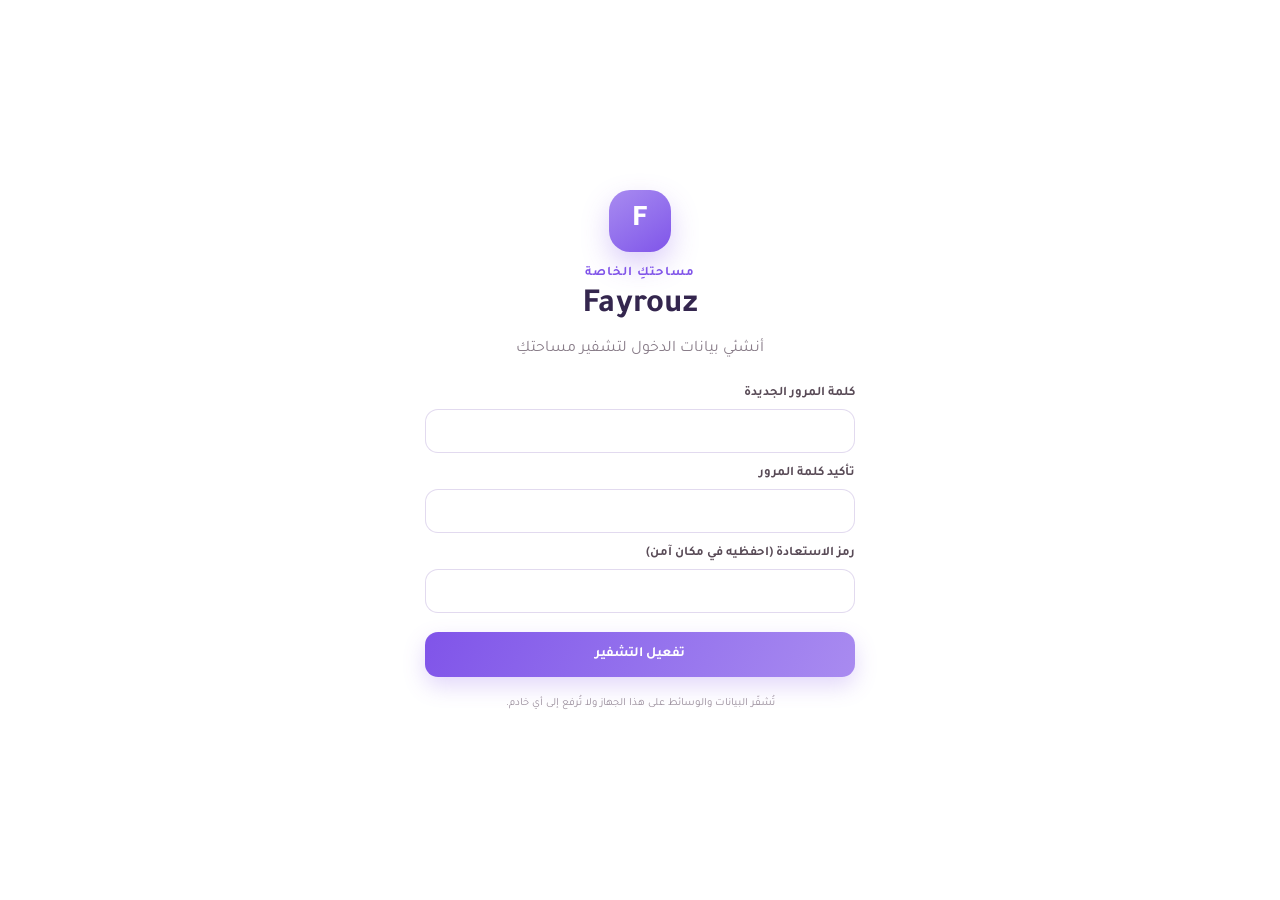
==== index.html @ 8cdde600 "Add files via upload" ====
<!doctype html>
<html lang="ar" dir="rtl">
<head>
  <meta charset="utf-8"><meta name="viewport" content="width=device-width, initial-scale=1">
  <meta name="theme-color" content="#8054e9"><title>Fayrouz 1.2.12 | فيروز</title>
  <link rel="preconnect" href="https://fonts.googleapis.com"><link rel="preconnect" href="https://fonts.gstatic.com" crossorigin>
  <link href="https://fonts.googleapis.com/css2?family=Tajawal:wght@400;500;600;700;800&display=swap" rel="stylesheet">
  <style>/* Critical first-paint lock: keep every app element hidden until password unlock. */
    html,body{min-height:100%;margin:0}
    body.auth-locked{min-height:100vh;overflow:hidden;background:#f4effb!important}
    body.auth-locked> :not(#authScreen){display:none!important}
    body.auth-locked>.app-shell,
    .app-shell[hidden]{display:none!important}
    body.auth-locked>#authScreen{display:grid!important;position:fixed!important;inset:0!important;width:100vw!important;height:100vh!important;height:100dvh!important;min-height:100vh!important;z-index:2147483647!important;margin:0!important;padding:0!important}
    body.auth-locked>#authScreen>.auth-card{width:100%!important;max-width:none!important;height:100%!important;min-height:100%!important;margin:0!important;border:0!important;border-radius:0!important;box-shadow:none!important;backdrop-filter:none!important;-webkit-backdrop-filter:none!important}
  </style>
  <link rel="stylesheet" href="style.css">
</head>
<body class="auth-locked">
<div class="app-shell" id="appShell" hidden>
  <aside class="sidebar">
    <div class="brand"><div class="brand-mark">F</div><div><strong>Fayrouz</strong><small>مساحتي الخاصة</small></div></div>
    <div class="side-label">القائمة الرئيسية</div>
    <nav id="nav">
      <button class="nav-item active" data-page="home"><span>⌂</span>الرئيسية</button>
      <button class="nav-item" data-page="tasks"><span>✓</span>مهامي</button>
      <button class="nav-item" data-page="notes"><span>✎</span>مذكراتي</button>
      <button class="nav-item" data-page="wird"><span>۞</span>وردي</button>
      <button class="nav-item" data-page="settings"><span>⚙</span>الإعدادات</button>
    </nav>
    <div class="sidebar-bottom"><div class="side-quote">«الأشياء الجميلة تبدأ بخطوة صغيرة»</div></div>
  </aside>
  <main class="main-area">
    <header class="topbar"><div><div class="eyebrow" id="todayLabel">مساحتكِ اليوم</div><h1 id="pageTitle">أهلاً بكِ في فيروز <span>✿</span></h1></div><div class="top-actions"><div class="clock"><strong id="clockTime">--:--</strong><small id="clockDate">---</small></div><button class="avatar theme-mode-toggle" id="themeModeToggle" type="button" aria-label="التبديل إلى الوضع الداكن" title="تغيير المظهر"><span class="theme-mode-icon" aria-hidden="true">☾</span></button></div></header>
    <section id="content" class="content"></section>
    <footer>Fayrouz <span>•</span> مساحة صغيرة لكل ما يهمكِ</footer>
  </main>
</div>
<div id="modal" class="modal hidden"><div class="modal-card"><button class="close" id="closeModal">×</button><h2 id="modalTitle">إضافة</h2><form id="itemForm"><div id="formFields"></div><div class="modal-actions"><button type="button" class="btn ghost" id="cancelModal">إلغاء</button><button class="btn primary" type="submit">حفظ</button></div></form></div></div>
<div id="mediaViewer" class="media-viewer hidden" role="dialog" aria-modal="true" aria-label="مشغل الصور والفيديوهات">
  <div class="media-viewer-panel"><div class="media-viewer-top"><div><strong id="mediaViewerTitle">المعرض</strong><small id="mediaViewerCount"></small></div><button id="closeMediaViewer" class="viewer-close" type="button" aria-label="إغلاق">×</button></div>
  <div id="mediaViewerBody" class="media-viewer-body"></div>
  <div class="media-viewer-controls"><button id="mediaPrev" class="btn ghost" type="button">→ السابق</button><button id="mediaViewerDownload" class="btn primary" type="button">⬇ تحميل الملف</button><button id="mediaNext" class="btn ghost" type="button">التالي ←</button></div></div>
</div>
<div id="deleteConfirm" class="delete-confirm hidden" role="dialog" aria-modal="true" aria-labelledby="deleteTitle"><div class="delete-confirm-card"><div class="delete-confirm-icon">!</div><p class="delete-kicker" id="deleteKicker">تأكيد الحذف</p><h2 id="deleteTitle">هل تريدين حذف هذا العنصر؟</h2><p id="deleteDescription">سيتم حذف العنصر نهائياً ولا يمكن التراجع عن هذه الخطوة.</p><div class="delete-confirm-actions"><button type="button" class="btn ghost" id="cancelDelete">إلغاء</button><button type="button" class="btn danger" id="confirmDelete">تأكيد الحذف</button></div></div></div>
<div id="toast" class="toast"></div>
<script src="app.js"></script>
</body></html>
---- style.css ----
:root{--bg:#F8F5F7;--surface:#FFFFFF;--surface2:#F3EEF2;--text:#403640;--muted:#897D89;--accent:#98677F;--accent2:#B98AA3;--soft:#F1E7ED;--line:#E8DFE5;--shadow:0 12px 35px rgba(78,48,68,.07)}
*{box-sizing:border-box}body{margin:0;background:var(--bg);color:var(--text);font-family:'Tajawal',sans-serif}.app-shell{min-height:100vh;display:flex}.sidebar{width:250px;background:var(--surface);border-left:1px solid var(--line);padding:28px 18px;display:flex;flex-direction:column;flex-shrink:0}.brand{display:flex;align-items:center;gap:12px;padding:0 10px 34px}.brand-mark{width:44px;height:44px;border-radius:15px;background:linear-gradient(145deg,var(--accent2),var(--accent));display:grid;place-items:center;color:white;font:700 25px Georgia;box-shadow:0 7px 16px #986b9140}.brand strong{display:block;font:700 20px Georgia;color:var(--accent)}.brand small{color:var(--muted);font-size:12px}.side-label,.eyebrow{font-size:12px;color:var(--muted);font-weight:700;margin:0 12px 12px}.sidebar nav{display:grid;gap:5px}.nav-item{border:0;background:transparent;color:#807481;padding:12px 14px;border-radius:13px;text-align:right;font:600 15px 'Tajawal';cursor:pointer;display:flex;align-items:center;gap:13px;transition:.2s}.nav-item span{font-size:19px;width:22px;text-align:center;color:#a58da2}.nav-item:hover,.nav-item.active{background:var(--soft);color:var(--accent)}.nav-item.active span{color:var(--accent)}.sidebar-bottom{margin-top:auto}.side-quote{margin:16px 5px 0;padding:15px;background:var(--surface2);border-radius:14px;color:#a08d9e;font-size:12px;line-height:1.8}.main-area{flex:1;min-width:0;padding:28px 38px 18px;max-width:1600px;margin:auto;width:100%}.topbar{display:flex;justify-content:space-between;align-items:center;margin-bottom:27px}.eyebrow{margin:0 0 6px}.topbar h1{font-size:25px;margin:0;font-weight:800}.topbar h1 span{color:var(--accent2)}.top-actions{display:flex;align-items:center;gap:15px}.clock{text-align:left;display:grid;gap:2px}.clock strong{font:700 19px Arial;color:var(--accent)}.clock small{color:var(--muted);font-size:11px}.avatar{border:0;background:var(--soft);color:var(--accent);font:700 18px 'Tajawal';width:43px;height:43px;border-radius:50%}.content{min-height:calc(100vh - 155px)}footer{text-align:center;color:#b0a4b0;font-size:11px;padding:16px}footer span{color:var(--accent2)}
.hero{background:linear-gradient(115deg,var(--accent),var(--accent2));border-radius:24px;padding:30px 34px;color:white;display:flex;align-items:center;justify-content:space-between;overflow:hidden;position:relative;box-shadow:0 14px 32px #91668d30}.hero:after{content:'✿';position:absolute;left:8%;top:-45px;font-size:190px;color:#ffffff12}.hero h2{font-size:27px;margin:0 0 8px}.hero p{margin:0;color:#f5eaf3;font-size:14px}.hero .date-pill{background:#ffffff24;border:1px solid #ffffff40;padding:11px 16px;border-radius:14px;font-size:13px;z-index:1}.stats{display:grid;grid-template-columns:repeat(4,1fr);gap:15px;margin:20px 0}.stat,.panel,.item-card,.empty{background:var(--surface);border:1px solid var(--line);border-radius:18px;box-shadow:var(--shadow)}.stat{padding:17px 19px}.stat .icon{width:36px;height:36px;display:grid;place-items:center;border-radius:12px;background:var(--soft);color:var(--accent);font-size:18px;margin-bottom:10px}.stat strong{display:block;font-size:24px}.stat small{color:var(--muted)}.dashboard-grid{display:grid;grid-template-columns:1.3fr 1fr;gap:17px}.panel{padding:20px}.panel-head{display:flex;justify-content:space-between;align-items:center;margin-bottom:15px}.panel h3{font-size:16px;margin:0}.text-link{border:0;background:none;color:var(--accent);font:600 13px 'Tajawal';cursor:pointer}.quick-grid{display:grid;grid-template-columns:repeat(4,1fr);gap:10px}.quick{border:1px solid var(--line);border-radius:14px;background:var(--surface2);padding:14px 8px;text-align:center;cursor:pointer;color:var(--text);font:600 13px 'Tajawal'}.quick span{display:block;font-size:21px;color:var(--accent);margin-bottom:5px}.list{display:grid;gap:9px}.row{display:flex;align-items:center;gap:11px;padding:10px 0;border-bottom:1px solid var(--line)}.row:last-child{border:0}.dot{width:9px;height:9px;border-radius:50%;background:var(--accent2)}.row-main{flex:1;min-width:0}.row-main strong{display:block;font-size:14px}.row-main small{color:var(--muted);font-size:12px}.check{accent-color:var(--accent);width:17px;height:17px}.page-head{display:flex;justify-content:space-between;align-items:center;margin:4px 0 20px}.page-head h2{font-size:22px;margin:0 0 4px}.page-head p{color:var(--muted);font-size:13px;margin:0}.btn{border:0;border-radius:12px;padding:11px 17px;font:700 14px 'Tajawal';cursor:pointer}.primary{background:var(--accent);color:#fff;box-shadow:0 6px 14px #986b9130}.ghost{background:var(--soft);color:var(--accent)}.cards{display:grid;grid-template-columns:repeat(3,minmax(0,1fr));gap:14px}.item-card{padding:17px;min-height:125px;display:flex;flex-direction:column}.item-top{display:flex;justify-content:space-between;gap:8px;align-items:flex-start}.item-card h3{font-size:16px;margin:0 0 8px}.item-card p{font-size:13px;line-height:1.7;color:var(--muted);margin:0;white-space:pre-wrap;overflow-wrap:anywhere}.item-meta{margin-top:auto;padding-top:13px;display:flex;justify-content:space-between;align-items:center;color:var(--muted);font-size:11px}.actions{display:flex;gap:5px}.icon-btn{border:0;background:var(--surface2);color:var(--muted);border-radius:8px;width:28px;height:28px;cursor:pointer}.icon-btn:hover{color:var(--accent);background:var(--soft)}.empty{padding:40px 20px;text-align:center;color:var(--muted);grid-column:1/-1}.empty b{display:block;font-size:28px;color:var(--accent2);margin-bottom:8px}.progress{height:7px;background:var(--soft);border-radius:8px;overflow:hidden;margin-top:12px}.progress i{height:100%;display:block;background:var(--accent2);border-radius:8px}.setting-row{display:flex;justify-content:space-between;align-items:center;padding:17px 0;border-bottom:1px solid var(--line)}.setting-row:last-child{border:0}.setting-row strong{display:block}.setting-row small{color:var(--muted)}.switch{accent-color:var(--accent);width:19px;height:19px}.color-options{display:flex;gap:9px}.swatch{width:27px;height:27px;border-radius:50%;border:3px solid white;box-shadow:0 0 0 1px #ddd;cursor:pointer}.swatch.selected{box-shadow:0 0 0 2px var(--accent)}.modal{position:fixed;inset:0;background:#2d203080;display:grid;place-items:center;padding:18px;z-index:5}.hidden{display:none}.modal-card{width:min(460px,100%);background:var(--surface);border-radius:22px;padding:25px;position:relative;box-shadow:0 20px 70px #0002}.modal-card h2{margin:0 0 20px;font-size:20px}.close{position:absolute;left:18px;top:15px;border:0;background:var(--surface2);color:var(--muted);font-size:22px;border-radius:9px;width:32px;height:32px;cursor:pointer}label.field{display:grid;gap:7px;margin-bottom:14px;font-size:13px;font-weight:700;color:#746776}input,textarea,select{width:100%;border:1px solid var(--line);background:var(--surface2);color:var(--text);border-radius:11px;padding:11px 12px;font:14px 'Tajawal';outline:none}input:focus,textarea:focus,select:focus{border-color:var(--accent2)}textarea{resize:vertical;min-height:90px}.modal-actions{display:flex;gap:9px;justify-content:flex-start;margin-top:18px}.toast{position:fixed;bottom:22px;left:22px;background:#463447;color:white;padding:12px 18px;border-radius:12px;opacity:0;transform:translateY(8px);transition:.25s;pointer-events:none}.toast.show{opacity:1;transform:none}
body.dark{--bg:#211c23;--surface:#2c2530;--surface2:#342c38;--text:#f2eaf2;--muted:#b2a4b4;--line:#403646;--soft:#443448;--shadow:0 12px 35px #0002}body.dark .nav-item{color:#c2b5c4}body.dark .nav-item.active{color:#e0b8d5}
@media(max-width:900px){.sidebar{width:215px}.main-area{padding:24px}.stats{grid-template-columns:repeat(2,1fr)}.cards{grid-template-columns:repeat(2,1fr)}}@media(max-width:650px){.app-shell{display:block;padding-bottom:68px}.sidebar{position:fixed;z-index:4;bottom:0;top:auto;width:100%;height:65px;padding:5px 7px;border:0;border-top:1px solid var(--line);overflow-x:auto;display:block}.brand,.side-label,.sidebar-bottom{display:none}.sidebar nav{display:flex;gap:3px;justify-content:flex-start;min-width:max-content}.nav-item{display:flex;flex-direction:column;gap:1px;padding:7px 11px;font-size:10px;min-width:62px}.nav-item span{font-size:18px}.main-area{padding:20px 15px}.topbar{margin-bottom:18px}.topbar h1{font-size:20px}.clock{display:none}.hero{padding:23px 20px}.hero h2{font-size:22px}.hero .date-pill{display:none}.stats{gap:9px;margin:13px 0}.stat{padding:13px}.stat strong{font-size:21px}.dashboard-grid{grid-template-columns:1fr}.quick-grid{grid-template-columns:repeat(4,1fr)}.quick{font-size:11px;padding:11px 4px}.cards{grid-template-columns:1fr}.page-head h2{font-size:20px}.page-head .btn{padding:9px 12px;font-size:12px}}
/* Functional UI refinements */
.summary-chip{display:inline-flex;gap:8px;align-items:center;margin:0 0 16px;padding:10px 15px;border-radius:12px;background:var(--soft);color:var(--accent);font-size:13px}.summary-chip strong{font-size:15px}.photo-preview{width:100%;height:190px;object-fit:cover;border-radius:13px;margin-top:12px;background:var(--surface2)}.form-photo{display:block;max-width:100%;max-height:180px;object-fit:contain;margin-top:10px;border-radius:10px}.item-card.completed h3{text-decoration:line-through;opacity:.65}.done-label{display:flex;align-items:center;gap:5px;color:var(--accent);font-size:11px;white-space:nowrap}.done-label input{width:auto;accent-color:var(--accent)}.setting-value{color:var(--accent);font-weight:700}.field small{font-size:11px;color:var(--muted);font-weight:400}.clock{min-width:95px}.clock strong{font-size:20px}.clock small{text-transform:uppercase;letter-spacing:.3px}.swatch{padding:0}.swatch.selected{outline:2px solid var(--accent);outline-offset:3px}
@media(max-width:650px){.clock{display:grid;gap:1px;text-align:left;min-width:76px}.clock strong{font-size:15px}.clock small{font-size:9px}.top-actions{gap:8px}.avatar{width:36px;height:36px}.photo-preview{height:210px}.setting-row{gap:12px}.setting-row>div:first-child{min-width:0}.setting-row small{display:block;line-height:1.5}}

/* Fayrouz modern media gallery and privacy lock */
.media-grid{grid-template-columns:repeat(auto-fill,minmax(230px,1fr));gap:20px}
.media-grid .item-card{overflow:hidden;padding:14px;border:1px solid var(--line,#eadfe9);border-radius:22px;box-shadow:0 12px 32px rgba(65,38,65,.06);transition:transform .2s,box-shadow .2s}
.media-grid .item-card:hover{transform:translateY(-3px);box-shadow:0 16px 38px rgba(65,38,65,.11)}
.media-grid .item-top{padding:4px 3px 10px}
.media-grid .photo-preview,.media-preview{display:block;width:100%;height:220px;object-fit:cover;border-radius:16px;background:#17131b;margin:8px 0;cursor:pointer}
.media-grid .item-meta{padding:8px 3px 2px}
.auth-screen{position:fixed;inset:0;z-index:9999;display:grid;place-items:center;padding:22px;background:radial-gradient(circle at 15% 15%,rgba(185,138,163,.22),transparent 34%),linear-gradient(135deg,#F8F5F7,#F1E7ED 55%,#F8F5F7)}
.auth-card{width:min(100%,430px);padding:36px 30px;border:1px solid rgba(255,255,255,.8);border-radius:30px;background:rgba(255,255,255,.9);box-shadow:0 24px 80px rgba(35,65,61,.14);text-align:center;backdrop-filter:blur(18px)}
.auth-logo{width:62px;height:62px;margin:0 auto 14px;display:grid;place-items:center;border-radius:21px;background:var(--accent,#986b91);color:white;font-size:30px;font-weight:800;box-shadow:0 10px 24px rgba(120,82,118,.25)}
.auth-kicker{margin:0;color:var(--accent,#986b91);font-size:13px;font-weight:700;letter-spacing:1px}
.auth-card h1{margin:4px 0 8px;font-size:34px;letter-spacing:.3px;color:#403640}
.auth-card>p:not(.auth-kicker){color:#897D89;line-height:1.8;margin:0 0 22px}
.auth-card form{text-align:right;display:grid;gap:13px}
.auth-card form.hidden{display:none!important}
.auth-card label{display:grid;gap:7px;color:#594B57;font-size:13px;font-weight:700}
.auth-card input{width:100%;padding:13px 14px;border:1px solid #E8DFE5;border-radius:13px;background:#fff;color:#26383a;font:inherit;outline:none}
.auth-card input:focus{border-color:var(--accent,#986b91);box-shadow:0 0 0 3px rgba(152,103,127,.12)}
.auth-submit{width:100%;justify-content:center;margin-top:6px;padding:14px}
.auth-forgot{margin:18px auto 0;display:block}
.auth-note{display:block;margin-top:20px;color:#9a8e9c;font-size:11px}
body.dark .auth-screen{background:radial-gradient(circle at 15% 15%,rgba(185,138,163,.24),transparent 34%),linear-gradient(135deg,#211A25,#302431)}
body.dark .auth-card{background:rgba(31,45,44,.97);border-color:#405956}
body.dark .auth-card h1{color:#edf5f1}
body.dark .auth-card>p:not(.auth-kicker),body.dark .auth-card label{color:#c5d8d2}
body.dark .auth-card input{background:#263735;border-color:#49625d;color:#fff}
@media(max-width:640px){.media-grid{grid-template-columns:repeat(2,minmax(0,1fr));gap:10px}.media-grid .photo-preview,.media-preview{height:155px}.auth-card{padding:30px 22px}}

/* Theme customization */
.theme-picker{display:grid;gap:13px;justify-items:end}.color-options{display:flex;flex-wrap:wrap;gap:11px;max-width:340px}.swatch{width:30px;height:30px;transition:transform .18s,box-shadow .18s}.swatch:hover{transform:scale(1.12)}.custom-color{display:flex;align-items:center;gap:10px;color:var(--muted);font-size:12px}.custom-color input[type=color]{width:42px;height:34px;padding:3px;border-radius:10px;cursor:pointer}.theme-row{align-items:flex-start}
@media(max-width:650px){.theme-row{display:grid;gap:14px}.theme-picker{justify-items:start}.color-options{max-width:100%}}


/* In-app photo and video player */
.media-thumb{position:relative;display:block;width:100%;padding:0;border:0;background:transparent;cursor:pointer;text-align:inherit}
.media-thumb .photo-preview{margin:8px 0}
.media-thumb span{position:absolute;inset:auto 10px 17px auto;padding:7px 12px;border-radius:20px;background:#211923c9;color:#fff;font:600 12px 'Tajawal';backdrop-filter:blur(8px)}
.media-open{width:100%;margin:0 0 5px}
.media-viewer{position:fixed;inset:0;z-index:10010;background:rgba(18,13,20,.94);display:grid;place-items:center;padding:16px}
.media-viewer.hidden{display:none}
.media-viewer-panel{width:min(1100px,100%);max-height:94%;display:flex;flex-direction:column;gap:12px;color:#fff}
.media-viewer-top,.media-viewer-controls{display:flex;align-items:center;justify-content:space-between;gap:12px}
.media-viewer-top strong{display:block;font-size:17px}.media-viewer-top small{display:block;color:#c8bdc9;font-size:12px;margin-top:3px}
.viewer-close{width:42px;height:42px;border:1px solid #ffffff35;border-radius:14px;background:#ffffff18;color:#fff;font-size:27px;cursor:pointer}
.media-viewer-body{min-height:180px;flex:1;display:grid;place-items:center;overflow:hidden}
.viewer-image,.viewer-video{display:block;max-width:100%;max-height:min(72vh,760px);object-fit:contain;border-radius:12px;background:#09070a}
.viewer-video{width:min(100%,1000px)}
.media-viewer-controls span{color:#c8bdc9;font-size:12px}
.media-viewer-controls .btn{min-width:105px}
@media(max-width:600px){.media-viewer{padding:10px}.media-viewer-panel{max-height:96%}.viewer-image,.viewer-video{max-height:67vh}.media-viewer-controls .btn{min-width:0;padding:10px 13px}.media-viewer-controls span{display:none}}

/* Enhanced media library: batch selection, filters and downloads */
.media-library-summary{display:flex;flex-wrap:wrap;gap:10px;margin:-4px 0 14px;color:var(--muted);font-size:12px}
.media-library-summary span{padding:8px 12px;border-radius:12px;background:var(--surface2);border:1px solid var(--line)}
.media-library-summary b{color:var(--accent)}
.media-filters{display:flex;gap:8px;flex-wrap:wrap;margin:0 0 18px}
.media-filters button{border:1px solid var(--line);background:var(--surface);color:var(--text);padding:8px 16px;border-radius:999px;font:600 13px 'Tajawal';cursor:pointer}
.media-filters button.active{background:var(--accent);border-color:var(--accent);color:#fff}
.media-card-actions{display:flex;gap:8px;margin:8px 0 4px}
.media-card-actions .btn{flex:1;justify-content:center;padding:9px 10px;font-size:12px}
.media-selection-preview{display:grid;grid-template-columns:repeat(auto-fill,minmax(105px,1fr));gap:8px;margin-top:10px}
.media-selected-item{min-width:0;padding:7px;border:1px solid var(--line);border-radius:12px;background:var(--surface2)}
.media-selected-item img,.media-selected-item video{display:block;width:100%;height:82px;object-fit:cover;border-radius:8px;background:#17131b}
.media-selected-item span{display:block;overflow:hidden;text-overflow:ellipsis;white-space:nowrap;font-size:10px;color:var(--muted);margin-top:5px}
.field-note{display:block;margin-top:8px;color:var(--muted);font-size:11px}
.media-viewer-controls{flex-wrap:wrap}
@media(max-width:520px){.media-card-actions{gap:6px}.media-card-actions .btn{padding:8px 6px;font-size:11px}.media-selection-preview{grid-template-columns:repeat(3,minmax(0,1fr))}}

/* Fayrouz 1.0.16 — Soft Glass Experience visual system */
:root{
 --bg:#f4efff;--surface:rgba(255,255,255,.62);--surface2:rgba(255,255,255,.48);
 --text:#302746;--muted:#827894;--accent:#8054e9;--accent2:#b48cf7;
 --soft:rgba(163,130,244,.16);--line:rgba(255,255,255,.78);
 --shadow:0 18px 48px rgba(103,76,151,.13);
}
html{background:var(--bg)}
body{min-height:100vh;background:radial-gradient(ellipse at 8% 8%,color-mix(in srgb,var(--accent) 24%,white),transparent 34%),radial-gradient(ellipse at 92% 12%,color-mix(in srgb,var(--accent2) 34%,white),transparent 36%),radial-gradient(ellipse at 78% 90%,color-mix(in srgb,var(--accent) 17%,white),transparent 38%),linear-gradient(135deg,color-mix(in srgb,var(--accent) 7%,#fff) 0%,color-mix(in srgb,var(--accent2) 10%,#fff) 52%,color-mix(in srgb,var(--accent) 5%,#fff) 100%);background-attachment:fixed;color:var(--text);transition:background .35s ease}
body:before,body:after{content:"";position:fixed;z-index:-1;pointer-events:none;border-radius:50%;filter:blur(2px);opacity:.55}
body:before{width:260px;height:260px;top:15%;left:-100px;background:radial-gradient(circle,rgba(255,255,255,.95),rgba(205,177,255,.12) 68%,transparent 72%)}
body:after{width:330px;height:330px;right:-140px;bottom:4%;background:radial-gradient(circle,rgba(255,255,255,.9),rgba(255,188,220,.13) 68%,transparent 72%)}
.app-shell{gap:18px;padding:18px;max-width:1800px;margin:auto}
.sidebar{margin:8px 0 8px 0;width:245px;border:1px solid rgba(255,255,255,.85);border-radius:28px;background:rgba(255,255,255,.46);box-shadow:0 18px 55px rgba(112,82,160,.12);backdrop-filter:blur(24px);-webkit-backdrop-filter:blur(24px);padding:24px 15px}
.brand{padding-bottom:28px}.brand-mark{border-radius:17px;background:linear-gradient(145deg,#bd9bff,#7650e8 65%,#5e7ef5);box-shadow:0 10px 24px rgba(126,83,226,.28)}
.brand strong{color:#6745bd}.side-label{color:#978ba9}
.nav-item{color:#786e8c;border-radius:16px;padding:12px 13px}.nav-item span{color:#a38bd1}.nav-item:hover,.nav-item.active{background:linear-gradient(110deg,rgba(180,145,255,.22),rgba(255,190,223,.25));color:#6846bf;box-shadow:inset 0 0 0 1px rgba(255,255,255,.72)}
.nav-item.active span{color:#8255e8}.side-quote{background:rgba(255,255,255,.48);border:1px solid rgba(255,255,255,.72);color:#9a8cab;border-radius:17px}
.main-area{padding:22px 26px 18px;max-width:none}.topbar{padding:14px 18px;margin-bottom:20px;border:1px solid rgba(255,255,255,.8);border-radius:23px;background:rgba(255,255,255,.42);box-shadow:0 12px 35px rgba(113,83,157,.08);backdrop-filter:blur(20px);-webkit-backdrop-filter:blur(20px)}
.topbar h1{color:#34264e}.topbar h1 span{color:#b47cf0}.clock strong{color:#7751cf}.avatar{background:linear-gradient(145deg,#f1d9ff,#c8b3ff);color:#7049c8;box-shadow:0 6px 18px rgba(138,100,210,.16)}
.hero{background:linear-gradient(115deg,rgba(133,91,232,.96),rgba(183,126,236,.94) 55%,rgba(242,157,206,.92));border:1px solid rgba(255,255,255,.55);border-radius:30px;padding:31px 34px;box-shadow:0 20px 45px rgba(131,88,205,.22)}
.hero:after{content:'✧';color:rgba(255,255,255,.17);font-size:230px;top:-55px;left:7%}.hero p{color:rgba(255,255,255,.88)}.hero .date-pill{border:1px solid rgba(255,255,255,.48);background:rgba(255,255,255,.2);backdrop-filter:blur(12px)}
.stat,.panel,.item-card,.empty{background:rgba(255,255,255,.57);border:1px solid rgba(255,255,255,.86);border-radius:23px;box-shadow:0 15px 38px rgba(103,76,151,.10);backdrop-filter:blur(20px);-webkit-backdrop-filter:blur(20px)}
.stat{padding:18px 19px;transition:transform .22s,box-shadow .22s}.stat:hover,.item-card:hover{transform:translateY(-3px);box-shadow:0 20px 45px rgba(103,76,151,.16)}
.stat .icon{border-radius:14px;background:linear-gradient(145deg,rgba(194,165,255,.35),rgba(255,198,225,.48));color:#8054e9}.stat:nth-child(2) .icon{background:linear-gradient(145deg,#d8eaff,#d8f4ff);color:#4c8edc}.stat:nth-child(3) .icon{background:linear-gradient(145deg,#ffe1ee,#ffd7e2);color:#dc6caa}.stat:nth-child(4) .icon{background:linear-gradient(145deg,#ffedcf,#ffe2b1);color:#d59a37}
.panel{padding:22px}.quick{border:1px solid rgba(255,255,255,.88);border-radius:18px;background:rgba(255,255,255,.52);box-shadow:0 8px 20px rgba(111,82,157,.06);transition:.2s}.quick:hover{transform:translateY(-3px);background:rgba(255,255,255,.8)}.quick span{color:#8b60e8}
.row{border-color:rgba(173,154,205,.18)}.dot{background:linear-gradient(135deg,#bd8aff,#f29acb)}
.page-head h2{color:#34264e}.page-head p{color:#8b809b}.btn{border-radius:14px}.primary{background:linear-gradient(115deg,#8054e9,#aa77ed 65%,#d78bc9);box-shadow:0 9px 22px rgba(133,83,218,.24)}.ghost{background:rgba(173,143,239,.17);color:#754bc9;border:1px solid rgba(255,255,255,.7)}
.cards{gap:16px}.item-card{padding:19px;transition:transform .2s,box-shadow .2s}.item-card h3{color:#382b51}.item-card p{color:#887d98}.icon-btn{background:rgba(177,149,233,.14);color:#8c7ca7}.icon-btn:hover{background:rgba(177,149,233,.27);color:#754bc9}
.empty{color:#8a7e9c}.empty b{color:#a47be9}.progress{background:rgba(169,143,218,.2)}.progress i{background:linear-gradient(90deg,#8b5cf6,#55c9ec,#e98ac4)}
.setting-row{border-color:rgba(173,154,205,.2)}.swatch{border:2px solid rgba(255,255,255,.95);box-shadow:0 4px 12px rgba(91,67,133,.15)}.swatch.selected{outline-color:#8054e9}.modal{background:rgba(49,35,73,.34);backdrop-filter:blur(10px)}.modal-card{background:rgba(255,255,255,.88);border:1px solid rgba(255,255,255,.95);box-shadow:0 25px 80px rgba(61,40,91,.24);backdrop-filter:blur(25px)}
input,textarea,select{background:rgba(255,255,255,.72);border-color:rgba(170,151,204,.32);color:#382b51}input:focus,textarea:focus,select:focus{border-color:#a17ae9;box-shadow:0 0 0 3px rgba(161,122,233,.13)}
footer{color:#9c91ad}.toast{background:rgba(56,39,81,.92);backdrop-filter:blur(14px);box-shadow:0 12px 30px rgba(55,37,80,.2)}
.media-grid .item-card{background:rgba(255,255,255,.62);border-color:rgba(255,255,255,.9)}.media-grid .photo-preview,.media-preview{border-radius:18px}.media-library-summary span{background:rgba(255,255,255,.55);border:1px solid rgba(255,255,255,.9);border-radius:14px}.media-filters button{background:rgba(255,255,255,.55);border-color:rgba(255,255,255,.9);border-radius:999px}.media-filters button.active{background:linear-gradient(115deg,#8054e9,#c17be5);border-color:transparent}
.auth-screen{background:radial-gradient(circle at 15% 15%,rgba(255,210,232,.8),transparent 34%),radial-gradient(circle at 90% 10%,rgba(196,207,255,.75),transparent 34%),linear-gradient(135deg,#f8f0ff,#f0edff 55%,#fff0f5)}.auth-card{background:rgba(255,255,255,.66);border:1px solid rgba(255,255,255,.92);box-shadow:0 25px 80px rgba(105,76,153,.18);backdrop-filter:blur(26px);-webkit-backdrop-filter:blur(26px)}.auth-logo{background:linear-gradient(145deg,#c09bff,#8054e9 65%,#6289f5);box-shadow:0 12px 28px rgba(128,84,233,.27)}.auth-kicker{color:#8054e9}.auth-card h1{color:#34264e}.auth-card input{background:rgba(255,255,255,.8);border-color:rgba(171,149,210,.35)}
body.dark{--bg:#211a32;--surface:rgba(54,43,76,.72);--surface2:rgba(66,52,91,.65);--text:#f5efff;--muted:#c0b3d3;--line:rgba(216,198,255,.17);--soft:color-mix(in srgb,var(--accent) 20%,transparent);--shadow:0 18px 48px rgba(0,0,0,.22);background:radial-gradient(ellipse at 8% 8%,color-mix(in srgb,var(--accent) 32%,#211a32),transparent 34%),radial-gradient(ellipse at 92% 12%,color-mix(in srgb,var(--accent2) 30%,#211a32),transparent 36%),linear-gradient(135deg,#211a32,color-mix(in srgb,var(--accent) 19%,#211a32) 55%,color-mix(in srgb,var(--accent2) 18%,#211a32))}
body.dark .sidebar,body.dark .topbar,body.dark .stat,body.dark .panel,body.dark .item-card,body.dark .empty,body.dark .quick,body.dark .side-quote{background:rgba(54,43,76,.65);border-color:rgba(220,203,255,.15)}body.dark .topbar h1,body.dark .page-head h2,body.dark .item-card h3{color:#f4edff}body.dark .nav-item{color:#c8b8df}body.dark .nav-item.active{color:#e7d7ff;background:rgba(177,143,255,.2)}body.dark .auth-card{background:rgba(45,35,64,.9)}body.dark .auth-card h1{color:#f4edff}body.dark input,body.dark textarea,body.dark select{background:rgba(37,29,53,.8);color:#f5efff;border-color:rgba(216,198,255,.2)}
@media(max-width:900px){.app-shell{gap:12px;padding:12px}.sidebar{width:215px}.main-area{padding:18px 16px}}
@media(max-width:650px){.app-shell{padding:0 0 78px}.sidebar{position:fixed;z-index:20;bottom:9px;top:auto;left:10px;right:10px;width:auto;height:67px;padding:5px 7px;border:1px solid rgba(255,255,255,.9);border-radius:23px;background:rgba(255,255,255,.72);box-shadow:0 12px 35px rgba(99,73,146,.2);backdrop-filter:blur(24px);-webkit-backdrop-filter:blur(24px)}.sidebar nav{justify-content:space-around;min-width:0}.nav-item{min-width:0;flex:1;border-radius:15px;padding:7px 4px;font-size:10px}.nav-item span{font-size:18px}.main-area{padding:15px 13px 12px}.topbar{padding:12px 13px;border-radius:20px;margin:12px 0 16px}.topbar h1{font-size:19px}.hero{border-radius:24px;padding:22px 18px}.hero h2{font-size:20px}.stats{gap:9px}.stat{border-radius:19px;padding:13px}.panel{padding:16px;border-radius:21px}.quick-grid{gap:8px}.quick{border-radius:15px}.cards{gap:11px}.item-card{border-radius:20px;padding:15px}.page-head{gap:10px}.page-head .btn{white-space:nowrap}.media-grid{grid-template-columns:repeat(2,minmax(0,1fr))}.media-grid .item-card{padding:10px;border-radius:18px}.media-grid .photo-preview,.media-preview{height:145px}.media-card-actions .btn{font-size:11px}}
@media(prefers-reduced-motion:reduce){*,*:before,*:after{scroll-behavior:auto!important;transition:none!important}}

/* Fayrouz 1.0.17 — live theme synchronization */
:root{--accent-rgb:128,84,233;--accent-glass:rgba(var(--accent-rgb),.18);--accent-glass-strong:rgba(var(--accent-rgb),.30)}
.brand-mark,.auth-logo{background:linear-gradient(145deg,var(--accent2),var(--accent));box-shadow:0 10px 24px var(--accent-glass-strong)}
.brand strong,.topbar h1 span,.clock strong,.page-head h2,.setting-value{color:var(--accent)}
.nav-item:hover,.nav-item.active{background:linear-gradient(110deg,var(--soft),var(--accent-glass));color:var(--accent)}
.nav-item.active span,.nav-item:hover span,.text-link,.stat .icon,.quick span,.empty b{color:var(--accent)}
.hero{background:linear-gradient(115deg,var(--accent),var(--accent2) 58%,color-mix(in srgb,var(--accent) 38%,#f2a8d2));box-shadow:0 20px 45px var(--accent-glass-strong)}
.primary,.media-filters button.active{background:linear-gradient(115deg,var(--accent),var(--accent2));border-color:transparent;box-shadow:0 9px 22px var(--accent-glass)}
.ghost,.summary-chip,.stat .icon{background:var(--soft);color:var(--accent)}
.progress i{background:linear-gradient(90deg,var(--accent),var(--accent2),color-mix(in srgb,var(--accent) 35%,#f29acb))}
.swatch.selected{outline-color:var(--accent)}
input:focus,textarea:focus,select:focus,.auth-card input:focus{border-color:var(--accent2);box-shadow:0 0 0 3px var(--accent-glass)}
.check,.switch{accent-color:var(--accent)}

/* Fayrouz 1.0.18 — expanded live color studio */
.theme-studio{padding:20px;margin:18px 0 22px;border:1px solid rgba(255,255,255,.86);border-radius:24px;background:linear-gradient(145deg,rgba(255,255,255,.72),rgba(246,239,255,.52));box-shadow:0 16px 40px rgba(91,67,133,.09);backdrop-filter:blur(22px);-webkit-backdrop-filter:blur(22px)}
.theme-studio-head{display:flex;align-items:center;justify-content:space-between;gap:12px;margin-bottom:16px}.theme-studio-head strong{display:block;font-size:17px;color:var(--text)}.theme-studio-head small,.theme-hint{display:block;color:var(--muted);font-size:12px;margin-top:5px;line-height:1.7}.live-badge{display:inline-flex;align-items:center;gap:7px;padding:7px 11px;border-radius:30px;background:var(--soft);color:var(--accent);font-size:11px;white-space:nowrap}.live-badge i{width:7px;height:7px;border-radius:50%;background:#35b985;box-shadow:0 0 0 4px rgba(53,185,133,.13)}
.theme-preview{display:flex;align-items:center;gap:12px;padding:16px;border-radius:19px;background:linear-gradient(115deg,var(--accent),var(--accent2));color:white;box-shadow:0 12px 26px var(--accent-glass-strong);margin-bottom:19px}.preview-orb{width:42px;height:42px;display:grid;place-items:center;border-radius:15px;background:#ffffff30;border:1px solid #ffffff60;font-size:23px}.preview-copy{flex:1;min-width:0}.preview-copy b,.preview-copy small{display:block}.preview-copy small{opacity:.82;font-size:11px;margin-top:3px}.preview-action{border:1px solid #ffffff75;background:#ffffff25;color:white;border-radius:12px;padding:9px 13px;font:600 12px 'Tajawal'}
.theme-label{font-weight:700;font-size:13px;margin:0 0 12px}.color-options{display:grid;grid-template-columns:repeat(6,minmax(0,1fr));gap:11px;margin:0 0 18px}.swatch{width:100%;height:42px;min-width:0;border:3px solid rgba(255,255,255,.94);border-radius:14px;box-shadow:0 4px 12px rgba(65,48,91,.13);cursor:pointer;position:relative;transition:transform .16s,outline .16s}.swatch span{display:none;color:white;text-shadow:0 1px 4px #333;font-weight:900}.swatch.selected{outline:3px solid var(--accent);outline-offset:2px;transform:translateY(-2px)}.swatch.selected span{display:block}.custom-theme-row{display:flex;align-items:end;gap:10px;flex-wrap:wrap}.custom-color,.hex-color{display:grid;gap:7px;color:var(--muted);font-size:12px;font-weight:600}.custom-color input[type=color]{width:65px;height:43px;padding:4px;border:1px solid var(--line);border-radius:12px;background:rgba(255,255,255,.7);cursor:pointer}.hex-color input{width:112px;height:43px;padding:8px 11px;border:1px solid var(--line);border-radius:12px;direction:ltr;text-align:center;font:600 14px monospace}.reset-theme{height:43px}.theme-hint{margin-top:13px}.setting-row.theme-row{display:none}
body.dark .theme-studio{background:linear-gradient(145deg,rgba(54,43,76,.82),rgba(66,52,91,.65));border-color:rgba(220,203,255,.16)}
@media(max-width:560px){.theme-studio{padding:15px;border-radius:20px}.theme-studio-head{align-items:flex-start;flex-direction:column}.color-options{grid-template-columns:repeat(4,minmax(0,1fr));gap:10px}.swatch{height:45px}.custom-theme-row{align-items:stretch}.reset-theme{flex:1}}

/* Fayrouz 1.0.19 — refined palette studio */
.theme-studio{padding:clamp(17px,3vw,27px);margin:20px 0;border:1px solid var(--line);border-radius:26px;background:linear-gradient(145deg,var(--surface),color-mix(in srgb,var(--soft) 55%,var(--surface)));box-shadow:0 18px 48px rgba(45,35,65,.07)}
.theme-studio-head{margin-bottom:19px}.theme-studio-head strong{font-size:19px;letter-spacing:-.3px}.theme-studio-head small{font-size:12px}.live-badge{border:1px solid color-mix(in srgb,var(--accent) 15%,transparent)}
.theme-preview{min-height:105px;margin-bottom:24px;padding:20px 22px;border-radius:21px;background:linear-gradient(115deg,var(--accent),var(--accent2));box-shadow:0 13px 28px color-mix(in srgb,var(--accent) 24%,transparent);position:relative;overflow:hidden}.theme-preview:after{content:'';position:absolute;width:180px;height:180px;border:1px solid #ffffff35;border-radius:50%;left:-55px;top:-90px;box-shadow:0 0 0 22px #ffffff0c,0 0 0 45px #ffffff09}.preview-orb{border:1px solid #ffffff70;box-shadow:0 7px 20px #30204025}.preview-copy b{font-size:16px}.preview-sample{display:flex;gap:6px;z-index:1}.preview-sample i{width:23px;height:23px;border-radius:8px;background:#ffffff40;border:1px solid #ffffff65}.theme-label{font-size:14px;margin-bottom:13px}
.palette-grid{display:grid;grid-template-columns:repeat(2,minmax(0,1fr));gap:11px;margin-bottom:22px}.palette-card{position:relative;display:grid;grid-template-columns:1fr auto;gap:7px 10px;align-items:center;text-align:right;padding:13px 14px;border:1px solid var(--line);border-radius:17px;background:var(--surface);color:var(--text);cursor:pointer;transition:transform .18s,border-color .18s,box-shadow .18s;font-family:inherit}.palette-card:hover{transform:translateY(-2px);box-shadow:0 9px 20px rgba(40,30,60,.08)}.palette-card.selected{border:2px solid var(--accent);padding:12px 13px;background:color-mix(in srgb,var(--soft) 45%,var(--surface));box-shadow:0 0 0 3px color-mix(in srgb,var(--accent) 10%,transparent)}.palette-colors{grid-column:1/-1;display:flex;direction:rtl;gap:5px}.palette-colors i{height:25px;flex:1;border-radius:7px}.palette-card b{font-size:13px}.palette-card small{direction:ltr;text-align:left;color:var(--muted);font:10px monospace}.palette-card em{position:absolute;left:12px;top:43px;width:19px;height:19px;border-radius:50%;display:grid;place-items:center;background:var(--accent);color:white;font-style:normal;font-size:11px;opacity:0}.palette-card.selected em{opacity:1}.custom-theme-row{padding-top:17px;border-top:1px solid var(--line);align-items:end}.custom-color,.hex-color{color:var(--text);font-size:12px}.custom-color input[type=color]{width:72px;height:46px;border-radius:13px}.hex-color input{height:46px;background:var(--surface);color:var(--text)}.reset-theme{height:46px}.theme-hint{margin-top:15px;line-height:1.8}
body.dark .theme-studio{background:linear-gradient(145deg,var(--surface),color-mix(in srgb,var(--soft) 45%,var(--surface)))}body.dark .palette-card{background:var(--surface2)}
@media(max-width:560px){.palette-grid{grid-template-columns:repeat(2,minmax(0,1fr));gap:8px}.palette-card{padding:11px 10px}.palette-card.selected{padding:10px 9px}.palette-colors i{height:22px}.palette-card b{font-size:12px}.palette-card small{font-size:9px}.custom-theme-row{display:grid;grid-template-columns:75px 1fr}.reset-theme{grid-column:1/-1;width:100%}.theme-preview{padding:16px}}
/* Fayrouz 1.1.0 enhancements */
.daily-focus{display:flex;align-items:center;justify-content:space-between;gap:18px;margin:18px 0;padding:20px}.daily-focus h3{margin:0 0 6px}.daily-focus p{margin:0;color:var(--muted)}.daily-progress{min-width:130px;text-align:center}.daily-progress strong{display:block;font-size:25px;color:var(--accent)}.daily-progress .progress{height:7px;margin-top:7px}.backup-actions{display:flex;gap:8px;flex-wrap:wrap}.calendar-panel{margin-bottom:18px}.calendar-toolbar{display:flex;align-items:center;justify-content:space-between;gap:10px;margin-bottom:16px}.calendar-toolbar h3{margin:0}.calendar-grid{display:grid;grid-template-columns:repeat(7,minmax(0,1fr));gap:7px}.calendar-weekday{text-align:center;font-size:12px;color:var(--muted);padding:8px 2px}.calendar-day{min-height:58px;border:1px solid var(--glass-border,rgba(130,100,170,.16));border-radius:13px;background:rgba(255,255,255,.35);color:inherit;display:flex;flex-direction:column;align-items:center;justify-content:center;gap:3px}.calendar-day.blank{border:0;background:transparent}.calendar-day.today{outline:2px solid var(--accent)}.calendar-day.has-items i{font-size:10px;font-style:normal;color:white;background:var(--accent);border-radius:20px;padding:1px 6px}.calendar-legend{display:flex;gap:18px;margin-top:15px;color:var(--muted);font-size:12px}.note-tools{display:flex;gap:10px;margin:14px 0}.note-tools input{flex:1;min-width:0;border:1px solid rgba(130,100,170,.2);border-radius:13px;padding:12px 14px;background:rgba(255,255,255,.45);font:inherit;color:inherit}.note-body{white-space:pre-wrap;line-height:1.8}.large-text{font-size:18px}.large-text .item-card,.large-text .panel{font-size:1.05em}@media(max-width:650px){.daily-focus{align-items:flex-start;flex-direction:column}.calendar-grid{gap:4px}.calendar-day{min-height:45px;border-radius:9px}.calendar-weekday{font-size:10px}.note-tools{flex-direction:column}}

/* Fayrouz 1.1.2 — Aurora glass redesign */
:root{
  --bg:#f7f4fb;--surface:rgba(255,255,255,.78);--surface2:rgba(250,247,253,.88);
  --text:#30283d;--muted:#8b8298;--line:rgba(151,126,181,.16);
  --shadow:0 14px 40px rgba(78,54,110,.075);
}
body{background:radial-gradient(ellipse at 8% 5%,rgba(216,190,255,.32),transparent 32%),radial-gradient(ellipse at 92% 18%,rgba(255,207,224,.3),transparent 29%),linear-gradient(135deg,#faf7fd 0%,#f5f5fc 52%,#fff7f8 100%);background-attachment:fixed;color:var(--text)}
body:before,body:after{content:"";position:fixed;z-index:-1;pointer-events:none;border-radius:50%;filter:blur(2px)}
body:before{width:260px;height:260px;right:-115px;top:34%;background:rgba(196,171,255,.13)}
body:after{width:220px;height:220px;left:-95px;bottom:7%;background:rgba(255,190,211,.16)}
.app-shell{gap:0}
.sidebar{position:sticky;top:0;height:100vh;margin:15px 0 15px 15px;width:258px;border:1px solid rgba(255,255,255,.82);border-radius:28px;background:rgba(255,255,255,.67);backdrop-filter:blur(24px);-webkit-backdrop-filter:blur(24px);box-shadow:0 18px 55px rgba(75,54,103,.08);padding:27px 17px}
.brand{padding:0 9px 31px}.brand-mark{width:49px;height:49px;border-radius:18px;background:linear-gradient(145deg,#d7b8ff,#9272d8 58%,#7761bf);box-shadow:0 9px 22px rgba(133,99,198,.28);font:700 25px Georgia}.brand strong{font-family:'Tajawal',sans-serif;font-size:22px;letter-spacing:.2px;color:#7558ae}.brand small{display:block;margin-top:3px;color:#a49aaf}
.side-label{color:#a39aaf;letter-spacing:.4px;font-size:11px}.sidebar nav{gap:7px}.nav-item{position:relative;border-radius:15px;padding:12px 13px;color:#82798e;transition:all .22s ease}.nav-item span{width:25px;height:25px;display:grid;place-items:center;border-radius:9px;background:rgba(155,125,205,.08);color:#a38bc8;font-size:17px}.nav-item:hover{background:rgba(177,150,220,.11);transform:translateX(-2px)}.nav-item.active{background:linear-gradient(100deg,rgba(173,143,224,.2),rgba(239,211,234,.35));color:#7658ae;box-shadow:inset 0 0 0 1px rgba(159,128,208,.12)}.nav-item.active:after{content:"";position:absolute;right:-17px;top:10px;bottom:10px;width:3px;border-radius:5px;background:var(--accent)}.nav-item.active span{background:rgba(255,255,255,.72);color:#8668bd}.side-quote{border:1px solid rgba(255,255,255,.9);background:linear-gradient(135deg,rgba(239,228,255,.7),rgba(255,235,242,.65));color:#9985b1;border-radius:17px;line-height:1.9}
.main-area{padding:30px clamp(18px,3vw,48px) 18px;max-width:1700px}.topbar{margin-bottom:29px}.eyebrow{color:#a196b0;font-size:12px;letter-spacing:.2px}.topbar h1{font-size:clamp(22px,2.1vw,29px);letter-spacing:-.5px;color:#3b3149}.topbar h1 span{color:#bd91d6}.top-actions{gap:17px}.clock{padding:9px 14px;border:1px solid rgba(255,255,255,.9);border-radius:15px;background:rgba(255,255,255,.55);box-shadow:0 6px 18px rgba(80,60,110,.045)}.clock strong{color:#8064b5}.avatar{width:45px;height:45px;border:2px solid rgba(255,255,255,.9);background:linear-gradient(145deg,#e7d6ff,#f7dce9);color:#805eae;box-shadow:0 7px 18px rgba(111,80,150,.12)}
.hero{border-radius:29px;padding:clamp(25px,3vw,38px);background:linear-gradient(112deg,color-mix(in srgb,var(--accent) 88%,#6f58a5),color-mix(in srgb,var(--accent2) 82%,#e5b8d5));box-shadow:0 18px 38px color-mix(in srgb,var(--accent) 19%,transparent);min-height:155px}.hero:after{content:'✿';left:7%;top:-60px;font-size:220px;color:#fff;opacity:.08}.hero:before{content:"";position:absolute;width:230px;height:230px;border:1px solid #ffffff35;border-radius:50%;left:18%;top:-145px;box-shadow:0 0 0 24px #ffffff0b,0 0 0 50px #ffffff08}.hero h2{font-size:clamp(23px,2.3vw,31px);letter-spacing:-.4px}.hero p{color:rgba(255,255,255,.85);font-size:14px}.hero .date-pill{border-radius:15px;background:rgba(255,255,255,.18);border:1px solid rgba(255,255,255,.28);backdrop-filter:blur(12px);box-shadow:0 6px 20px rgba(55,35,85,.08)}
.stats{gap:14px;margin:20px 0}.stat,.panel,.item-card,.empty{border:1px solid rgba(255,255,255,.92);background:rgba(255,255,255,.72);backdrop-filter:blur(18px);-webkit-backdrop-filter:blur(18px);box-shadow:0 12px 32px rgba(76,57,101,.055)}.stat{position:relative;overflow:hidden;border-radius:21px;padding:18px 19px;transition:transform .2s,box-shadow .2s}.stat:hover,.item-card:hover{transform:translateY(-3px);box-shadow:0 17px 35px rgba(76,57,101,.10)}.stat:after{content:"";position:absolute;width:82px;height:82px;left:-27px;bottom:-38px;border-radius:50%;background:color-mix(in srgb,var(--accent2) 12%,transparent)}.stat .icon{width:40px;height:40px;border-radius:14px;background:linear-gradient(145deg,color-mix(in srgb,var(--soft) 75%,white),white);box-shadow:inset 0 0 0 1px rgba(255,255,255,.8);color:var(--accent);font-size:19px}.stat strong{font-size:26px;letter-spacing:-.5px;color:#43374f}.stat small{color:#978da2}
.dashboard-grid{gap:18px}.panel{border-radius:23px;padding:22px}.panel-head{margin-bottom:18px}.panel h3{font-size:17px;color:#493d57}.text-link{border-radius:10px;padding:7px 10px;background:rgba(165,135,207,.09)}.quick-grid{gap:11px}.quick{border:1px solid rgba(163,137,196,.13);border-radius:17px;background:linear-gradient(145deg,rgba(250,247,255,.9),rgba(255,255,255,.65));padding:16px 8px;transition:all .2s}.quick:hover{transform:translateY(-3px);border-color:color-mix(in srgb,var(--accent) 28%,white);box-shadow:0 9px 20px rgba(94,68,125,.08)}.quick span{color:var(--accent);font-size:23px}.row{padding:12px 0;border-color:rgba(151,126,181,.12)}.dot{box-shadow:0 0 0 4px color-mix(in srgb,var(--accent2) 12%,transparent)}
.page-head{margin:7px 0 22px}.page-head h2{font-size:24px;letter-spacing:-.4px;color:#40354e}.page-head p{color:#9b91a6}.btn{border-radius:13px;transition:transform .18s,box-shadow .18s}.btn:active{transform:scale(.97)}.primary{background:linear-gradient(120deg,var(--accent),var(--accent2));box-shadow:0 8px 18px color-mix(in srgb,var(--accent) 20%,transparent)}.ghost{background:color-mix(in srgb,var(--soft) 78%,white);color:var(--accent)}.cards{gap:16px}.item-card{border-radius:20px;padding:19px;min-height:140px;transition:transform .2s,box-shadow .2s}.item-card h3{color:#473b54;font-size:16px}.item-card p{color:#8e8499}.item-meta{color:#a49aac}.icon-btn{border-radius:10px}.progress{height:8px;background:rgba(163,137,196,.13)}.progress i{background:linear-gradient(90deg,var(--accent2),var(--accent))}
.modal{background:rgba(47,34,64,.43);backdrop-filter:blur(8px)}.modal-card{border:1px solid rgba(255,255,255,.9);border-radius:26px;background:rgba(255,255,255,.94);box-shadow:0 25px 80px rgba(32,20,48,.2)}.modal-card h2{color:#443650}.close{border-radius:11px}.toast{border:1px solid rgba(255,255,255,.15);background:#453753;box-shadow:0 12px 30px rgba(35,23,48,.2)}
footer{color:#b2a8bc;padding-top:22px}footer span{color:#b58bd2}
body.dark{--bg:#191622;--surface:rgba(43,36,56,.88);--surface2:rgba(52,44,66,.9);--text:#f3edf8;--muted:#b4a8c1;--line:rgba(210,190,235,.13);--soft:#40334f;--shadow:0 15px 38px rgba(0,0,0,.2);background:radial-gradient(ellipse at 8% 5%,rgba(117,82,161,.18),transparent 34%),radial-gradient(ellipse at 92% 18%,rgba(147,83,126,.13),transparent 30%),linear-gradient(135deg,#191622,#211b2b 60%,#251c2a)}
body.dark .sidebar{background:rgba(43,36,56,.78);border-color:rgba(255,255,255,.08)}body.dark .brand strong,body.dark .topbar h1,body.dark .page-head h2,body.dark .stat strong,body.dark .panel h3,body.dark .item-card h3{color:#f0e8f7}body.dark .nav-item{color:#c2b6ce}body.dark .nav-item.active{color:#e3d0fa;background:rgba(170,139,218,.17)}body.dark .side-quote{background:rgba(117,88,151,.15);border-color:rgba(255,255,255,.08);color:#c1a9d9}body.dark .stat,body.dark .panel,body.dark .item-card,body.dark .empty{background:rgba(47,39,61,.82);border-color:rgba(255,255,255,.08)}body.dark .stat small,body.dark .item-card p{color:#b9adc5}body.dark .quick{background:rgba(57,47,72,.78);border-color:rgba(255,255,255,.08);color:#eee5f5}body.dark .clock{background:rgba(49,41,63,.8);border-color:rgba(255,255,255,.08)}body.dark .clock strong{color:#d4b7f1}body.dark .modal-card{background:rgba(45,37,58,.97);border-color:rgba(255,255,255,.1)}body.dark .modal-card h2{color:#f2eaf8}body.dark input,body.dark textarea,body.dark select{background:#352c43;color:#f4edf8;border-color:rgba(255,255,255,.1)}
@media(max-width:900px){.sidebar{width:225px;margin-left:10px}.main-area{padding:24px 20px}}
@media(max-width:650px){body{background-attachment:scroll}.app-shell{padding-bottom:76px}.sidebar{position:fixed;top:auto;bottom:8px;right:8px;left:8px;width:auto;height:67px;margin:0;padding:6px 7px;border:1px solid rgba(255,255,255,.9);border-radius:21px;background:rgba(255,255,255,.84);backdrop-filter:blur(22px);box-shadow:0 10px 35px rgba(66,46,90,.16);overflow-x:auto}.sidebar nav{gap:3px;justify-content:space-around;min-width:max-content}.nav-item{min-width:58px;padding:5px 8px;border-radius:13px;font-size:10px}.nav-item span{width:25px;height:24px;background:transparent;font-size:18px}.nav-item.active:after{right:50%;top:auto;bottom:-5px;left:auto;width:16px;height:3px;transform:translateX(50%)}.main-area{padding:19px 14px 12px}.topbar{margin-bottom:19px}.topbar h1{font-size:21px}.clock{padding:7px 10px;border-radius:12px}.avatar{width:40px;height:40px}.hero{min-height:145px;border-radius:23px;padding:23px 19px}.hero h2{font-size:22px}.stats{gap:9px;margin:13px 0}.stat{padding:14px;border-radius:18px}.stat .icon{width:35px;height:35px}.stat strong{font-size:23px}.dashboard-grid{gap:13px}.panel{padding:17px;border-radius:20px}.quick-grid{gap:7px}.quick{padding:12px 4px;border-radius:14px;font-size:11px}.cards{gap:12px}.item-card{border-radius:18px;padding:16px}.page-head h2{font-size:21px}.page-head .btn{padding:9px 12px}.modal-card{border-radius:22px;padding:22px 18px}footer{padding-bottom:8px}}


/* Fayrouz 1.1.3 — Sidebar follows the active palette */
.sidebar{
  background:linear-gradient(155deg,color-mix(in srgb,var(--surface) 91%,var(--accent) 9%),color-mix(in srgb,var(--surface) 96%,var(--accent2) 4%));
  border-color:color-mix(in srgb,var(--accent) 17%,transparent);
  box-shadow:0 18px 55px color-mix(in srgb,var(--accent) 11%,transparent);
}
.brand-mark{background:linear-gradient(145deg,var(--accent2),var(--accent));box-shadow:0 9px 22px color-mix(in srgb,var(--accent) 28%,transparent)}
.brand strong{color:var(--accent)}
.brand small,.side-label{color:color-mix(in srgb,var(--muted) 88%,var(--accent) 12%)}
.nav-item{color:color-mix(in srgb,var(--text) 66%,var(--muted) 34%)}
.nav-item span{background:color-mix(in srgb,var(--soft) 78%,var(--surface));color:var(--accent2)}
.nav-item:hover{background:color-mix(in srgb,var(--soft) 72%,var(--surface));color:var(--accent)}
.nav-item.active{background:linear-gradient(100deg,color-mix(in srgb,var(--accent) 17%,var(--surface)),color-mix(in srgb,var(--accent2) 18%,var(--surface)));color:var(--accent);box-shadow:inset 0 0 0 1px color-mix(in srgb,var(--accent) 18%,transparent)}
.nav-item.active span{background:color-mix(in srgb,var(--surface) 82%,var(--soft));color:var(--accent)}
.nav-item.active:after{background:linear-gradient(180deg,var(--accent2),var(--accent))}
.side-quote{border:1px solid color-mix(in srgb,var(--accent) 14%,transparent);background:linear-gradient(135deg,color-mix(in srgb,var(--soft) 78%,var(--surface)),color-mix(in srgb,var(--accent2) 10%,var(--surface)));color:color-mix(in srgb,var(--muted) 70%,var(--accent) 30%)}
body.dark .sidebar{background:linear-gradient(155deg,color-mix(in srgb,var(--surface) 92%,var(--accent) 8%),color-mix(in srgb,var(--surface) 96%,var(--accent2) 4%));border-color:color-mix(in srgb,var(--accent) 24%,var(--line));box-shadow:0 18px 55px rgba(0,0,0,.22)}
body.dark .brand strong{color:var(--accent2)}
body.dark .nav-item{color:color-mix(in srgb,var(--text) 76%,var(--muted) 24%)}
body.dark .nav-item span{background:color-mix(in srgb,var(--soft) 75%,var(--surface));color:var(--accent2)}
body.dark .nav-item:hover{background:color-mix(in srgb,var(--soft) 80%,var(--surface));color:var(--accent2)}
body.dark .nav-item.active{color:var(--accent2);background:linear-gradient(100deg,color-mix(in srgb,var(--accent) 24%,var(--surface)),color-mix(in srgb,var(--accent2) 15%,var(--surface)));box-shadow:inset 0 0 0 1px color-mix(in srgb,var(--accent2) 22%,transparent)}
body.dark .nav-item.active span{background:color-mix(in srgb,var(--surface) 82%,var(--soft));color:var(--accent2)}
body.dark .side-quote{background:linear-gradient(135deg,color-mix(in srgb,var(--soft) 80%,var(--surface)),color-mix(in srgb,var(--accent) 12%,var(--surface)));border-color:color-mix(in srgb,var(--accent) 20%,var(--line));color:color-mix(in srgb,var(--muted) 70%,var(--accent2) 30%)}
@media(max-width:650px){.sidebar{background:color-mix(in srgb,var(--surface) 88%,var(--accent) 12%);border-color:color-mix(in srgb,var(--accent) 20%,transparent);box-shadow:0 10px 35px color-mix(in srgb,var(--accent) 18%,transparent)}body.dark .sidebar{background:color-mix(in srgb,var(--surface) 90%,var(--accent) 10%);border-color:color-mix(in srgb,var(--accent) 24%,var(--line))}.nav-item.active:after{background:var(--accent)}}

/* Fayrouz 1.1.4 — Complete live palette synchronization across the interface */
:root{--theme-wash:color-mix(in srgb,var(--accent) 7%,var(--bg));--theme-border:color-mix(in srgb,var(--accent) 19%,var(--line));--theme-shadow:color-mix(in srgb,var(--accent) 13%,transparent)}
body{background:radial-gradient(ellipse at 8% 0%,color-mix(in srgb,var(--accent2) 13%,transparent),transparent 34%),radial-gradient(ellipse at 95% 15%,color-mix(in srgb,var(--accent) 8%,transparent),transparent 30%),var(--bg);transition:background .25s,color .2s}
/* Headings and secondary labels */
.topbar h1,.page-head h2,.panel h3,.item-card h3,.modal-card h2{color:color-mix(in srgb,var(--text) 84%,var(--accent) 16%)}
.page-head p,.eyebrow,.side-label,.brand small{color:color-mix(in srgb,var(--muted) 82%,var(--accent) 18%)}
.item-card p,.row-main small,.stat small,.setting-row small,.item-meta{color:var(--muted)}
/* Buttons, quick actions, chips and progress */
.primary,.auth-submit{background:linear-gradient(120deg,var(--accent),var(--accent2));box-shadow:0 8px 20px var(--theme-shadow)}
.ghost,.text-link,.summary-chip,.done-label,.setting-value{color:var(--accent)}
.ghost{background:color-mix(in srgb,var(--soft) 82%,var(--surface));border:1px solid color-mix(in srgb,var(--accent) 12%,transparent)}
.quick{background:linear-gradient(145deg,color-mix(in srgb,var(--surface) 90%,var(--accent) 10%),var(--surface2));border-color:var(--theme-border);color:var(--text)}
.quick:hover,.icon-btn:hover,.text-link:hover{border-color:var(--accent2);color:var(--accent)}
.quick span,.stat .icon,.icon-btn{color:var(--accent)}
.stat .icon{background:color-mix(in srgb,var(--soft) 82%,var(--accent) 18%)}
.progress{background:color-mix(in srgb,var(--soft) 75%,var(--surface))}.progress i{background:linear-gradient(90deg,var(--accent2),var(--accent))}
/* Cards, panels and separators */
.stat,.panel,.item-card,.empty{border-color:var(--theme-border)}
.panel,.stat,.item-card{background:color-mix(in srgb,var(--surface) 96%,var(--accent) 4%)}
.row,.setting-row{border-color:color-mix(in srgb,var(--line) 76%,var(--accent) 24%)}
/* Forms and dialogs */
input,textarea,select{background:color-mix(in srgb,var(--surface2) 92%,var(--accent) 8%);border-color:var(--theme-border);color:var(--text)}
input:focus,textarea:focus,select:focus{border-color:var(--accent);box-shadow:0 0 0 3px color-mix(in srgb,var(--accent) 13%,transparent)}
label.field{color:color-mix(in srgb,var(--text) 75%,var(--accent) 25%)}
.modal-card{background:color-mix(in srgb,var(--surface) 96%,var(--accent) 4%);border-color:var(--theme-border)}
.close{background:var(--soft);color:var(--accent)}
/* Theme studio */
.theme-studio{border-color:var(--theme-border)!important;background:linear-gradient(145deg,color-mix(in srgb,var(--surface) 96%,var(--accent) 4%),color-mix(in srgb,var(--surface2) 88%,var(--accent2) 12%))!important}
.theme-preview{background:linear-gradient(115deg,var(--accent),var(--accent2))!important;box-shadow:0 12px 28px var(--theme-shadow)}
.live-badge{color:var(--accent)!important;background:var(--soft)!important}
.palette-card{border-color:var(--theme-border)!important;background:var(--surface)!important;color:var(--text)!important}
.palette-card.selected{border-color:var(--accent)!important;box-shadow:0 0 0 2px color-mix(in srgb,var(--accent) 20%,transparent),0 8px 20px var(--theme-shadow)!important}
.theme-label,.theme-hint,.custom-color span,.hex-color span{color:var(--muted)!important}
.reset-theme{color:var(--accent)!important}
/* Media controls and authentication screen also follow the selected palette */
.media-filters button.active{background:var(--accent)!important;color:#fff!important;border-color:var(--accent)!important}
.media-filters button{border-color:var(--theme-border)!important;color:var(--accent)!important}
.media-library-summary{border-color:var(--theme-border)!important;background:var(--soft)!important;color:var(--text)!important}
.auth-screen{background:radial-gradient(circle at 15% 15%,color-mix(in srgb,var(--accent2) 25%,transparent),transparent 35%),radial-gradient(circle at 85% 85%,color-mix(in srgb,var(--accent) 16%,transparent),transparent 35%),linear-gradient(135deg,var(--bg),var(--theme-wash))}
.auth-card{background:color-mix(in srgb,var(--surface) 91%,transparent);border-color:color-mix(in srgb,var(--accent) 18%,white);box-shadow:0 24px 80px var(--theme-shadow)}
.auth-logo{background:linear-gradient(145deg,var(--accent2),var(--accent));box-shadow:0 10px 24px var(--theme-shadow)}
.auth-kicker{color:var(--accent)}
footer,footer span{color:var(--accent2)}
body.dark{background:radial-gradient(ellipse at 8% 5%,color-mix(in srgb,var(--accent) 19%,transparent),transparent 34%),radial-gradient(ellipse at 92% 18%,color-mix(in srgb,var(--accent2) 14%,transparent),transparent 30%),linear-gradient(135deg,#191622,#211b2b 60%,#251c2a)}
body.dark .stat,body.dark .panel,body.dark .item-card,body.dark .empty,body.dark .modal-card{background:color-mix(in srgb,var(--surface) 94%,var(--accent) 6%);border-color:color-mix(in srgb,var(--line) 72%,var(--accent) 28%)}
body.dark .quick{background:color-mix(in srgb,var(--surface2) 88%,var(--accent) 12%);border-color:color-mix(in srgb,var(--line) 72%,var(--accent) 28%)}
body.dark .topbar h1,body.dark .page-head h2,body.dark .panel h3,body.dark .item-card h3,body.dark .modal-card h2{color:var(--text)}
body.dark input,body.dark textarea,body.dark select{background:color-mix(in srgb,var(--surface2) 90%,var(--accent) 10%);border-color:color-mix(in srgb,var(--line) 70%,var(--accent) 30%);color:var(--text)}
body.dark .auth-card{background:color-mix(in srgb,var(--surface) 94%,transparent);border-color:color-mix(in srgb,var(--accent) 24%,var(--line))}
@media(max-width:650px){.sidebar{background:color-mix(in srgb,var(--surface) 84%,var(--accent) 16%)!important;border-color:color-mix(in srgb,var(--accent) 25%,var(--line))!important;box-shadow:0 10px 35px color-mix(in srgb,var(--accent) 20%,transparent)!important}.nav-item{color:color-mix(in srgb,var(--text) 68%,var(--muted) 32%)}.nav-item span{color:var(--accent2)}.nav-item.active{background:color-mix(in srgb,var(--soft) 78%,var(--surface))!important;color:var(--accent)!important}.nav-item.active span{color:var(--accent)!important}body.dark .sidebar{background:color-mix(in srgb,var(--surface) 86%,var(--accent) 14%)!important}}

/* Fayrouz 1.1.5 — thoughtful permanent-delete confirmation */
.delete-confirm{position:fixed;inset:0;z-index:1200;display:grid;place-items:center;padding:20px;background:rgba(30,22,35,.42);backdrop-filter:blur(12px);-webkit-backdrop-filter:blur(12px)}
.delete-confirm.hidden{display:none}
.delete-confirm-card{width:min(100%,440px);padding:30px 28px 26px;border:1px solid color-mix(in srgb,var(--accent) 18%,var(--line));border-radius:30px;text-align:center;background:linear-gradient(160deg,color-mix(in srgb,var(--surface) 98%,white 2%),color-mix(in srgb,var(--surface) 94%,var(--accent) 6%));box-shadow:0 28px 90px rgba(24,14,40,.28),0 4px 14px rgba(24,14,40,.08);animation:deletePop .22s cubic-bezier(.2,.8,.2,1)}
.delete-confirm-icon{width:58px;height:58px;margin:0 auto 16px;display:grid;place-items:center;border-radius:20px;background:linear-gradient(145deg,rgba(217,77,104,.16),rgba(217,77,104,.07));color:#c83e5a;font-size:27px;font-weight:800;box-shadow:inset 0 0 0 1px rgba(217,77,104,.08)}
.delete-kicker{margin:0 0 7px;color:var(--accent);font-size:13px;font-weight:800}
.delete-confirm-card h2{margin:0 0 12px;color:var(--text);font-size:21px;line-height:1.55}
.delete-confirm-card>p:last-of-type{margin:0 auto;max-width:330px;color:var(--muted);line-height:1.9;font-size:14px}
.delete-confirm-actions{display:flex;gap:12px;margin-top:26px}
.delete-confirm-actions button{flex:1;min-height:50px;border-radius:15px;font-weight:750}
.btn.danger{border:0;background:linear-gradient(120deg,#c94460,#e36c78);color:white;box-shadow:0 8px 20px rgba(201,68,96,.2)}
@keyframes deletePop{from{opacity:0;transform:translateY(8px) scale(.98)}to{opacity:1;transform:translateY(0) scale(1)}}

/* Fayrouz 1.1.7 — custom task date picker */
.date-picker-wrap{position:relative}.date-picker-trigger{width:100%;display:flex;align-items:center;gap:11px;padding:13px 14px;border:1px solid var(--theme-border,var(--line));border-radius:13px;background:var(--surface2);color:var(--text);font:600 14px 'Tajawal';text-align:right;cursor:pointer}.date-picker-trigger>span{font-size:20px;color:var(--accent)}.date-picker-trigger strong{flex:1;font-weight:600}.date-picker-trigger i{font-style:normal;color:var(--accent);font-size:18px}.date-picker-host{display:none;margin-top:10px}.date-picker-host.is-open{display:block}.date-picker{padding:14px;border:1px solid var(--theme-border,var(--line));border-radius:17px;background:var(--surface);box-shadow:0 12px 28px rgba(40,25,60,.1)}.date-picker-head{display:flex;align-items:center;justify-content:space-between;margin-bottom:12px}.date-picker-head strong{font-size:15px;color:var(--text)}.date-picker-head button,.date-picker-foot button{border:0;border-radius:9px;background:var(--soft);color:var(--accent);padding:7px 12px;font:700 16px 'Tajawal';cursor:pointer}.date-picker-grid{display:grid;grid-template-columns:repeat(7,minmax(0,1fr));gap:5px}.date-weekday{text-align:center;padding:6px 0;color:var(--muted);font-size:11px}.date-empty{min-height:39px}.date-day{min-height:39px;border:1px solid transparent;border-radius:10px;background:var(--surface2);color:var(--text);font:600 13px 'Tajawal';cursor:pointer}.date-day:hover{border-color:var(--accent)}.date-day.is-today{outline:1px solid var(--accent);color:var(--accent)}.date-day.is-selected{background:var(--accent);color:white;border-color:var(--accent)}.date-picker-foot{display:flex;justify-content:space-between;gap:8px;margin-top:12px}.date-picker-foot button{font-size:12px}.date-picker-foot button:last-child{background:transparent;color:var(--muted)}body.dark .date-picker{background:var(--surface)}@media(max-width:420px){.date-picker{padding:10px}.date-picker-grid{gap:3px}.date-day,.date-empty{min-height:35px}.date-weekday{font-size:10px}}

/* Fayrouz 1.1.8 — collapsible color studio */
.theme-studio-toggle{width:100%;display:flex;align-items:center;justify-content:space-between;gap:12px;padding:2px;border:0;background:transparent;color:inherit;text-align:right;cursor:pointer;font:inherit}
.theme-studio-toggle .theme-studio-head{flex:1;margin:0;display:flex;align-items:center;justify-content:space-between;gap:12px}
.theme-studio-toggle .theme-studio-head>span:first-child{display:block}
.theme-studio-toggle .theme-studio-head strong{display:block;font-size:19px;color:var(--text)}
.theme-studio-toggle .theme-studio-head small{display:block;color:var(--muted);font-size:12px;margin-top:5px;line-height:1.7}
.theme-toggle-arrow{width:34px;height:34px;flex:0 0 34px;display:grid;place-items:center;border-radius:12px;background:var(--soft);color:var(--accent);font-size:23px;transition:transform .2s}
.theme-studio-options[hidden]{display:none}
.theme-studio-options{padding-top:19px;animation:themeOptionsIn .22s ease}
@keyframes themeOptionsIn{from{opacity:0;transform:translateY(-5px)}to{opacity:1;transform:translateY(0)}}
.theme-studio-toggle:focus-visible{outline:2px solid var(--accent);outline-offset:5px;border-radius:12px}
@media(max-width:560px){.theme-studio-toggle .theme-studio-head{align-items:flex-start;flex-direction:row}.theme-studio-toggle .theme-studio-head strong{font-size:17px}}

.original-file-name{font-size:11px!important;line-height:1.5;color:var(--muted);overflow-wrap:anywhere;margin:5px 0 3px!important;direction:ltr;text-align:right}

/* Fayrouz 1.1.14 — soft pink Quran wird section */
.wird-hero{position:relative;overflow:hidden;margin:18px 0 22px;padding:30px 24px;border:1px solid #f1cbd9;border-radius:26px;background:linear-gradient(135deg,#fff5f8 0%,#fce7ef 58%,#f8dce8 100%);text-align:center;color:#75465a}
.wird-flower{width:54px;height:54px;margin:0 auto 12px;display:grid;place-items:center;border-radius:19px;background:#fff9fb;color:#b45f82;font-size:30px;box-shadow:0 7px 22px #d98eaa2b}
.wird-kicker{margin:0 0 8px;color:#b45f82;font-weight:800}.wird-hero h2{margin:8px 0;font-size:clamp(22px,4vw,30px);line-height:1.8;color:#75465a}.wird-hero>small{color:#9b6b7e}.wird-actions{display:flex;justify-content:center;gap:10px;flex-wrap:wrap;margin-top:20px}.wird-actions a{text-decoration:none}.wird-grid{display:grid;grid-template-columns:repeat(2,minmax(0,1fr));gap:16px}.wird-panel{border:1px solid #f1d8e2;background:color-mix(in srgb,var(--surface) 96%,#f8dce8 4%)}.wird-date{font-size:13px;color:#ad6684}.wird-panel .field{display:grid;gap:8px;margin:16px 0;color:var(--text);font-weight:700}.wird-panel input{width:100%;min-height:46px;padding:10px 12px;border:1px solid #e9cbd8;border-radius:12px;background:#fffafd;color:#5b4050;font:inherit}.wird-progress{margin:18px 0}.wird-progress-head{display:flex;justify-content:space-between;gap:10px;margin-bottom:9px;color:#8c5870;font-size:14px}.wird-progress .progress{height:10px;border-radius:20px;background:#f5e2ea;overflow:hidden}.wird-progress .progress i{display:block;height:100%;border-radius:20px;background:linear-gradient(90deg,#d98eaa,#a9577d);transition:width .25s}.wird-note,.wird-disclaimer{font-size:13px;color:var(--muted);line-height:1.8}.wird-dua{display:flex;gap:14px;align-items:flex-start;margin-top:18px;padding:18px;border:1px solid #f1d8e2;border-radius:18px;background:#fff7fa;color:#80546a}.wird-dua>span{font-size:26px;color:#c16e91}.wird-dua p{margin:6px 0 0;line-height:1.9}.wird-disclaimer{margin-top:12px}@media(max-width:700px){.wird-grid{grid-template-columns:1fr}.wird-hero{padding:24px 16px}.wird-actions>*{flex:1 1 100%;justify-content:center}}
body.dark .wird-hero{background:linear-gradient(135deg,#392a34,#49303d);border-color:#684657;color:#f6dce7}body.dark .wird-hero h2{color:#ffe8f0}body.dark .wird-panel input{background:#302832;color:var(--text);border-color:#684657}body.dark .wird-dua{background:#352832;border-color:#684657;color:#f5dce6}


/* Fayrouz 1.1.15 — login screen follows the saved color studio palette */
.auth-screen{
  background:
    radial-gradient(circle at 15% 15%,color-mix(in srgb,var(--accent2) 34%,transparent),transparent 36%),
    radial-gradient(circle at 90% 10%,color-mix(in srgb,var(--accent) 23%,transparent),transparent 35%),
    linear-gradient(135deg,color-mix(in srgb,var(--soft) 70%,white),color-mix(in srgb,var(--accent) 7%,white) 55%,color-mix(in srgb,var(--accent2) 16%,white));
}
.auth-card{border-color:color-mix(in srgb,var(--accent) 16%,white);box-shadow:0 25px 80px color-mix(in srgb,var(--accent) 20%,transparent)}
.auth-logo{background:linear-gradient(145deg,var(--accent2),var(--accent));box-shadow:0 12px 28px color-mix(in srgb,var(--accent) 28%,transparent)}
.auth-kicker{color:var(--accent)}
.auth-card input:focus{border-color:var(--accent2);box-shadow:0 0 0 3px color-mix(in srgb,var(--accent) 16%,transparent)}
.auth-submit{background:linear-gradient(115deg,var(--accent),var(--accent2));box-shadow:0 9px 22px color-mix(in srgb,var(--accent) 23%,transparent)}
.auth-forgot{color:var(--accent)}
body.dark .auth-screen{background:radial-gradient(circle at 15% 15%,color-mix(in srgb,var(--accent2) 25%,#211a32),transparent 36%),radial-gradient(circle at 90% 10%,color-mix(in srgb,var(--accent) 24%,#211a32),transparent 35%),linear-gradient(135deg,#211a32,color-mix(in srgb,var(--accent) 16%,#211a32) 55%,color-mix(in srgb,var(--accent2) 15%,#211a32))}


/* Fayrouz 1.1.16 — themed credential management card */
.credential-dialog{position:fixed;inset:0;z-index:1400;display:grid;place-items:center;padding:18px;background:rgba(28,20,38,.48);backdrop-filter:blur(10px);}
.credential-card{position:relative;width:min(100%,440px);padding:28px 25px 22px;border:1px solid var(--theme-border,var(--line));border-radius:27px;background:color-mix(in srgb,var(--surface) 96%,var(--accent) 4%);box-shadow:0 24px 75px rgba(24,14,40,.24);}
.credential-close{position:absolute;left:16px;top:15px;width:36px;height:36px;border:0;border-radius:11px;background:var(--soft);color:var(--muted);font-size:24px;cursor:pointer}
.credential-icon{width:52px;height:52px;margin:0 auto 10px;display:grid;place-items:center;border-radius:17px;background:var(--soft);color:var(--accent);font-size:27px}
.credential-kicker{text-align:center;color:var(--accent);font-size:12px;font-weight:800;margin:0 0 5px}
.credential-card h2{text-align:center;margin:0 0 7px;color:var(--text);font-size:21px}
.credential-description{text-align:center;color:var(--muted);font-size:13px;line-height:1.8;margin:0 0 20px}
.credential-field{display:grid;gap:7px;margin:0 0 13px;color:var(--text);font-size:13px;font-weight:700}
.credential-field input{min-height:46px;font-size:16px}
.credential-hint{display:block;color:var(--muted);font-size:12px;line-height:1.8;margin-top:3px}
.credential-actions{display:flex;gap:10px;margin-top:20px}
.credential-actions button{flex:1;min-height:46px}
body.dark .credential-card{background:color-mix(in srgb,var(--surface) 94%,var(--accent) 6%);border-color:var(--theme-border,var(--line))}
@media(max-width:420px){.credential-card{padding:25px 18px 19px;border-radius:23px}.credential-card h2{font-size:19px}}

/* Fayrouz 1.1.17 — richer Quran wird tracker */
.wird-stats{display:grid;grid-template-columns:repeat(3,minmax(0,1fr));gap:12px;margin:0 0 18px}.wird-stat{display:grid;justify-items:center;gap:4px;padding:16px 10px;border:1px solid #f1d8e2;border-radius:18px;background:linear-gradient(145deg,#fffafd,#fff1f6);color:#80546a}.wird-stat>span{font-size:21px}.wird-stat strong{font-size:25px;color:#a9577d}.wird-stat small{font-size:11px;text-align:center;color:#9b7183;line-height:1.5}.wird-quick-actions{display:flex;gap:9px;margin:12px 0}.wird-quick-actions>*{flex:1}.wird-bookmark{display:grid;gap:6px;margin-top:16px;padding:14px;border-radius:14px;background:#fff4f8;color:#80546a;font-size:13px}.wird-bookmark strong{font-size:15px;overflow-wrap:anywhere}.wird-week{margin-top:17px;border:1px solid #f1d8e2}.wird-week-bars{display:grid;grid-template-columns:repeat(7,minmax(0,1fr));gap:10px;align-items:end;min-height:125px;padding:8px 4px 0}.wird-day{display:grid;justify-items:center;gap:7px;height:115px;grid-template-rows:16px 1fr 18px;color:#9b7183;font-size:11px}.wird-day>b{font-size:12px;color:#a9577d}.wird-day>i{display:flex;align-items:end;width:100%;max-width:27px;height:100%;overflow:hidden;border-radius:10px;background:#f8e7ee}.wird-day>i>span{display:block;width:100%;min-height:3px;border-radius:10px;background:linear-gradient(180deg,#e4a9c0,#ad5d82)}.wird-day>small{font-size:10px}@media(max-width:560px){.wird-stats{gap:7px}.wird-stat{padding:12px 5px}.wird-stat strong{font-size:21px}.wird-stat small{font-size:10px}}
body.dark .wird-stat,body.dark .wird-bookmark{background:#352832;border-color:#684657;color:#f5dce6}body.dark .wird-day>i{background:#49303d}

/* Fayrouz 1.1.18: the first home card follows the selected theme immediately. */
.hero{background:linear-gradient(112deg,var(--accent),var(--accent2)) !important;box-shadow:0 18px 38px color-mix(in srgb,var(--accent) 24%,transparent) !important;border-color:color-mix(in srgb,var(--accent) 28%,white) !important;transition:background .25s ease,box-shadow .25s ease,border-color .25s ease}
.hero:after{color:rgba(255,255,255,.14) !important}


/* Fayrouz 1.1.19 — flower badge and clock follow the active palette */
.clock{
  border:1px solid color-mix(in srgb,var(--accent) 22%,transparent) !important;
  background:color-mix(in srgb,var(--surface) 86%,var(--accent) 14%) !important;
  box-shadow:0 7px 20px color-mix(in srgb,var(--accent) 12%,transparent) !important;
  transition:background .25s ease,border-color .25s ease,box-shadow .25s ease;
}
.clock strong{color:var(--accent) !important;transition:color .25s ease}
.clock small{color:color-mix(in srgb,var(--muted) 72%,var(--accent) 28%) !important}
.wird-flower{
  background:linear-gradient(145deg,color-mix(in srgb,var(--surface) 72%,var(--accent2) 28%),color-mix(in srgb,var(--soft) 68%,var(--accent) 32%)) !important;
  color:var(--accent) !important;
  border:1px solid color-mix(in srgb,var(--accent) 25%,transparent);
  box-shadow:0 7px 22px color-mix(in srgb,var(--accent) 18%,transparent) !important;
  transition:background .25s ease,color .25s ease,border-color .25s ease,box-shadow .25s ease;
}
.wird-kicker,.wird-date,.wird-stat strong,.wird-day>b{color:var(--accent) !important}
.wird-stat{border-color:color-mix(in srgb,var(--accent) 20%,var(--line)) !important;background:color-mix(in srgb,var(--surface) 90%,var(--accent) 10%) !important;color:var(--text) !important}
.wird-progress .progress i,.wird-day>i>span{background:linear-gradient(90deg,var(--accent2),var(--accent)) !important}
.wird-dua,.wird-bookmark,.wird-week{border-color:color-mix(in srgb,var(--accent) 20%,var(--line)) !important;background:color-mix(in srgb,var(--surface) 91%,var(--accent) 9%) !important;color:var(--text) !important}
.wird-dua>span{color:var(--accent) !important}
body.dark .clock{background:color-mix(in srgb,var(--surface) 82%,var(--accent) 18%) !important;border-color:color-mix(in srgb,var(--accent) 35%,var(--line)) !important}
body.dark .clock strong{color:var(--accent2) !important}
body.dark .wird-stat,body.dark .wird-bookmark,body.dark .wird-dua,body.dark .wird-week{background:color-mix(in srgb,var(--surface) 88%,var(--accent) 12%) !important;border-color:color-mix(in srgb,var(--accent) 30%,var(--line)) !important;color:var(--text) !important}

/* Fayrouz 1.1.20 — focused task and notes workspace */
.task-overview,.notes-summary{display:grid;grid-template-columns:repeat(3,minmax(0,1fr));gap:12px;margin:4px 0 18px}
.task-stat,.notes-summary>div{display:flex;align-items:center;gap:12px;padding:15px 17px;border-radius:18px;background:color-mix(in srgb,var(--surface) 94%,var(--accent) 6%);border:1px solid var(--theme-border);box-shadow:0 8px 22px rgba(70,50,90,.045)}
.task-stat strong,.notes-summary strong{font-size:25px;color:var(--accent);line-height:1}
.task-stat span,.notes-summary span{font-size:12px;color:var(--muted)}
.task-stat.has-overdue strong{color:#d46b72}
.task-filter-bar{display:flex;justify-content:space-between;align-items:center;gap:12px;margin:10px 0 15px}
.task-filter-tabs,.note-category-tabs{display:flex;gap:8px;flex-wrap:wrap}
.filter-chip{border:1px solid var(--theme-border);border-radius:999px;padding:8px 14px;background:color-mix(in srgb,var(--surface) 92%,var(--accent) 8%);color:var(--muted);font:inherit;font-size:12px;cursor:pointer;transition:.18s}
.filter-chip.active{background:var(--accent);border-color:var(--accent);color:white;box-shadow:0 6px 15px color-mix(in srgb,var(--accent) 20%,transparent)}
.task-count{font-size:12px;color:var(--muted);white-space:nowrap}
.task-card{min-height:0;border-right:3px solid color-mix(in srgb,var(--accent) 55%,transparent)}
.task-card.completed{opacity:.78;border-right-color:#75a88a}
.task-card.task-overdue{border-right-color:#d46b72}
.task-title-wrap{min-width:0;flex:1}
.task-badges{display:flex;gap:6px;flex-wrap:wrap;margin-top:8px}
.priority-badge,.overdue-badge{display:inline-flex;align-items:center;border-radius:999px;padding:4px 9px;font-size:10px;font-weight:700}
.priority-high{background:#fbe8e8;color:#b94f59}.priority-medium{background:#fff2dc;color:#a77728}.priority-normal{background:color-mix(in srgb,var(--accent) 10%,white);color:var(--accent)}
.overdue-badge{background:#fbe8e8;color:#b94f59}
.task-details{margin:12px 0 4px;white-space:pre-wrap;line-height:1.8}
.task-date{font-size:12px;color:var(--muted)}
.note-tools{align-items:center}.note-tools select{min-width:140px;border:1px solid var(--theme-border);border-radius:13px;padding:11px 13px;background:var(--surface);color:var(--text);font:inherit}
.note-category-tabs{margin:0 0 16px}
.note-card{min-height:0;display:flex;flex-direction:column;gap:8px}
.note-category-label{display:inline-block;margin-top:6px!important;font-size:11px!important;color:var(--accent)!important}
.note-body{margin:4px 0 8px;white-space:pre-wrap;overflow-wrap:anywhere;line-height:1.95;color:var(--text)!important}
.note-footer{display:flex;justify-content:space-between;gap:8px;margin-top:auto;padding-top:10px;border-top:1px solid var(--theme-border);color:var(--muted)}
.note-footer small{font-size:10px}
@media(max-width:650px){.task-overview,.notes-summary{gap:7px}.task-stat,.notes-summary>div{padding:12px 9px;gap:6px;flex-direction:column;align-items:flex-start}.task-stat strong,.notes-summary strong{font-size:22px}.task-stat span,.notes-summary span{font-size:10px}.task-filter-bar{align-items:flex-start;flex-direction:column}.task-filter-tabs,.note-category-tabs{gap:6px}.filter-chip{padding:7px 10px;font-size:11px}.note-tools select{width:100%}}


/* Fayrouz 1.1.27 — Android Quran app chooser */
.quran-app-overlay{position:fixed;inset:0;z-index:10050;display:flex;align-items:center;justify-content:center;padding:18px;background:rgba(23,18,34,.48);backdrop-filter:blur(7px)}
.quran-app-overlay[hidden]{display:none!important}
.quran-app-dialog{width:min(100%,440px);max-height:min(82vh,650px);overflow:auto;padding:20px;border:1px solid var(--theme-border);border-radius:24px;background:var(--surface);color:var(--text);box-shadow:0 24px 80px rgba(20,12,35,.24);text-align:right}
.quran-app-head{display:flex;align-items:flex-start;justify-content:space-between;gap:12px;margin-bottom:18px}
.quran-app-head h3{margin:0 0 5px;font-size:19px;color:var(--text)}
.quran-app-head p,.quran-app-note{margin:0;color:var(--muted);font-size:12px;line-height:1.8}
.quran-app-close{width:34px;height:34px;flex:0 0 34px;border:0;border-radius:50%;background:color-mix(in srgb,var(--accent) 10%,var(--surface));color:var(--text);font-size:23px;cursor:pointer}
.quran-app-list{display:grid;gap:9px}
.quran-app-option{display:flex;align-items:center;gap:12px;width:100%;padding:12px;border:1px solid var(--theme-border);border-radius:16px;background:color-mix(in srgb,var(--surface) 92%,var(--accent) 8%);color:var(--text);text-align:right;font:inherit;cursor:pointer;transition:transform .16s,border-color .16s}
.quran-app-option:active{transform:scale(.985);border-color:var(--accent)}
.quran-app-icon{display:grid;place-items:center;width:44px;height:44px;flex:0 0 44px;border-radius:14px;background:color-mix(in srgb,var(--accent) 13%,var(--surface));font-size:22px;color:var(--accent)}
.quran-app-name{display:grid;gap:3px;flex:1}.quran-app-name b{font-size:14px}.quran-app-name small{font-size:11px;color:var(--muted)}
.quran-app-arrow{font-size:18px;color:var(--accent)}
.quran-app-note{margin-top:14px;text-align:center}
body.dark .quran-app-dialog{background:var(--surface);color:var(--text)}
@media(max-width:480px){.quran-app-dialog{padding:16px;border-radius:20px}.quran-app-option{padding:10px}.quran-app-icon{width:40px;height:40px;flex-basis:40px}}

/* 1.1.28: Native Android installed-app picker */
.quran-app-search{display:flex;align-items:center;gap:9px;margin:0 0 12px;padding:0 13px;border:1px solid var(--theme-border);border-radius:14px;background:var(--surface);color:var(--muted)}
.quran-app-search span{font-size:22px}.quran-app-search input{width:100%;min-width:0;padding:12px 0;border:0;outline:0;background:transparent;color:var(--text);font:inherit}
.quran-app-loading,.quran-app-empty{display:grid;justify-items:center;gap:8px;padding:25px 14px;text-align:center;color:var(--muted);line-height:1.8}
.quran-app-empty b{display:grid;place-items:center;width:48px;height:48px;border-radius:16px;background:color-mix(in srgb,var(--accent) 12%,var(--surface));font-size:24px;color:var(--accent)}
.quran-app-empty strong{color:var(--text);font-size:14px}.quran-app-empty span{max-width:290px;font-size:12px}


/* Fayrouz 1.1.30 — keep the entire app hidden until password authentication succeeds */
body.auth-locked > .app-shell,
body.auth-locked > #modal,
body.auth-locked > #mediaViewer,
body.auth-locked > #deleteConfirm,
body.auth-locked > #toast {
  display: none !important;
}
body.auth-locked > .auth-screen {
  position: fixed !important;
  inset: 0 !important;
  z-index: 2147483647 !important;
  background: linear-gradient(135deg, var(--theme-wash, #f4effb), var(--bg, #f7f4fb)) !important;
  opacity: 1 !important;
  isolation: isolate;
}


/* Fayrouz 1.1.32 — extend the login card color across the full page */
body.auth-locked > .auth-screen {
  background: color-mix(in srgb, var(--surface, #ffffff) 91%, var(--accent, #986b91) 9%) !important;
  min-height: 100vh !important;
}
body.auth-locked > .auth-screen .auth-card {
  background: transparent !important;
  border-color: transparent !important;
  box-shadow: none !important;
  backdrop-filter: none !important;
  -webkit-backdrop-filter: none !important;
}
body.dark.auth-locked > .auth-screen {
  background: color-mix(in srgb, var(--surface, #211b2b) 91%, var(--accent, #986b91) 9%) !important;
}


/* Fayrouz 1.1.33: full-screen login surface; the former card color fills the viewport. */
html:has(body.auth-locked), html:has(body.auth-locked) body { min-height:100%; background:var(--surface,#fff)!important; }
body.auth-locked { min-height:100vh!important; overflow:hidden!important; background:var(--surface,#fff)!important; }
body.auth-locked > :not(#authScreen) { display:none!important; }
body.auth-locked > #authScreen { position:fixed!important; inset:0!important; width:100vw!important; height:100vh!important; height:100dvh!important; min-height:100vh!important; padding:0!important; margin:0!important; display:grid!important; place-items:center!important; overflow:auto!important; z-index:2147483647!important; background:var(--surface,#fff)!important; }
body.auth-locked > #authScreen > .auth-card { box-sizing:border-box!important; display:flex!important; flex-direction:column!important; justify-content:center!important; align-items:stretch!important; gap:0!important; width:100%!important; max-width:none!important; min-height:100vh!important; min-height:100dvh!important; height:100%!important; margin:0!important; padding:clamp(24px,5vh,56px) max(22px,calc((100vw - 430px)/2))!important; border:0!important; border-radius:0!important; background:var(--surface,#fff)!important; box-shadow:none!important; backdrop-filter:none!important; -webkit-backdrop-filter:none!important; text-align:center!important; }
body.auth-locked > #authScreen > .auth-card > form { width:100%!important; max-width:430px!important; align-self:center!important; }
body.auth-locked > #authScreen > .auth-card > .auth-logo { flex:0 0 62px!important; align-self:center!important; }
body.auth-locked > #authScreen > .auth-card > .auth-kicker, body.auth-locked > #authScreen > .auth-card > h1, body.auth-locked > #authScreen > .auth-card > p:not(.auth-kicker), body.auth-locked > #authScreen > .auth-card > .auth-note, body.auth-locked > #authScreen > .auth-card > .auth-forgot { align-self:center!important; width:min(100%,430px)!important; }
body.dark.auth-locked, body.dark.auth-locked > #authScreen, body.dark.auth-locked > #authScreen > .auth-card { background:var(--surface,#211b2b)!important; }
@media(max-width:640px){body.auth-locked > #authScreen > .auth-card{padding:24px 22px!important}}

/* Task duration dropdown: opens and closes with the same button */
.duration-picker{position:relative}
.duration-trigger{width:100%;display:flex;align-items:center;justify-content:space-between;gap:12px;padding:11px 13px;border:1px solid var(--line);border-radius:11px;background:var(--surface2);color:var(--text);font:14px 'Tajawal';cursor:pointer;text-align:right}
.duration-trigger i{font-style:normal;color:var(--muted);transition:transform .18s}
.duration-picker.is-open .duration-trigger i{transform:rotate(180deg)}
.duration-options{display:none;position:absolute;top:calc(100% + 6px);right:0;left:0;z-index:12;padding:6px;border:1px solid var(--line);border-radius:12px;background:var(--surface);box-shadow:var(--shadow)}
.duration-picker.is-open .duration-options{display:grid;gap:3px}
.duration-option{width:100%;border:0;border-radius:8px;padding:10px 12px;background:transparent;color:var(--text);font:14px 'Tajawal';text-align:right;cursor:pointer}
.duration-option:hover,.duration-option.selected{background:var(--soft);color:var(--accent)}

/* Fayrouz 1.1.39: translucent duration menu; second tap closes it */
.duration-options{background:rgba(255,255,255,.62)!important;border-color:rgba(255,255,255,.78)!important;backdrop-filter:blur(22px);-webkit-backdrop-filter:blur(22px);box-shadow:0 14px 34px rgba(55,38,75,.13)}
.duration-option{background:transparent!important}
.duration-option:hover,.duration-option.selected{background:rgba(255,255,255,.42)!important}
body.dark .duration-options{background:rgba(45,37,58,.72)!important;border-color:rgba(255,255,255,.12)!important;backdrop-filter:blur(22px);-webkit-backdrop-filter:blur(22px)}
body.dark .duration-option:hover,body.dark .duration-option.selected{background:rgba(255,255,255,.09)!important}


/* Fayrouz 1.1.42 — encrypted task activity log */
.task-history{margin:22px 0 8px;border:1px solid var(--theme-border);border-radius:20px;background:color-mix(in srgb,var(--surface) 94%,var(--accent) 6%);overflow:hidden}
.task-history-toggle{width:100%;display:flex;align-items:center;gap:12px;padding:15px 17px;border:0;background:transparent;color:var(--text);font:inherit;text-align:right;cursor:pointer}
.task-history-icon{width:38px;height:38px;display:grid;place-items:center;border-radius:13px;background:color-mix(in srgb,var(--accent) 12%,var(--surface));color:var(--accent);font-size:21px}
.task-history-label{display:flex;flex:1;min-width:0;flex-direction:column;gap:3px}.task-history-label strong{font-size:14px}.task-history-label small{font-size:11px;color:var(--muted)}
.task-history-count{min-width:27px;height:27px;display:grid;place-items:center;border-radius:99px;background:var(--soft);color:var(--accent);font-size:12px;font-weight:800}.task-history-arrow{color:var(--muted);font-size:18px}
.task-history-list{padding:0 17px 15px;border-top:1px solid var(--theme-border)}
.task-history-entry{display:flex;gap:12px;padding:13px 2px;border-bottom:1px solid var(--theme-border)}.task-history-entry:last-child{border-bottom:0}
.task-history-dot{width:9px;height:9px;flex:0 0 9px;margin-top:6px;border-radius:50%;background:var(--accent)}.task-history-dot.is-done{background:#69a783}.task-history-dot.is-deleted{background:#d46b72}
.task-history-copy{display:flex;min-width:0;flex-direction:column;gap:4px}.task-history-copy strong{font-size:13px;color:var(--text);overflow-wrap:anywhere}.task-history-copy small{font-size:10px;color:var(--muted)}.task-history-empty{margin:14px 0;padding:18px}
body.dark .task-history{background:color-mix(in srgb,var(--surface) 91%,var(--accent) 9%)}

/* Fayrouz 1.1.44 — clearer task activity history */
.task-history-tools{display:flex;align-items:center;justify-content:space-between;gap:12px;flex-wrap:wrap;padding:12px 0;border-bottom:1px solid var(--theme-border)}
.task-history-tools label{display:flex;align-items:center;gap:8px;color:var(--muted);font-size:12px}
.task-history-tools select{min-height:38px;max-width:180px;padding:6px 30px 6px 10px;border:1px solid var(--theme-border);border-radius:11px;background:var(--surface);color:var(--text);font:inherit}
.task-history-tools>small{font-size:11px;color:var(--muted)}
.task-history-title-row{display:flex;align-items:center;justify-content:space-between;gap:8px;flex-wrap:wrap}
.task-history-badge{display:inline-flex;align-items:center;padding:3px 8px;border-radius:99px;background:var(--soft);color:var(--accent);font-size:10px;font-weight:800;white-space:nowrap}
.task-history-badge.is-completed{background:#e4f3e9;color:#328052}.task-history-badge.is-deleted{background:#fae8e9;color:#b84d57}.task-history-badge.is-reopened{background:#e8eefb;color:#526fa7}
.task-history-badge.is-updated{background:#f4eddf;color:#9a7133}
.task-history-dot.is-created{background:var(--accent)}.task-history-dot.is-updated{background:#c49a50}.task-history-dot.is-completed{background:#69a783}.task-history-dot.is-reopened{background:#718cc1}.task-history-dot.is-deleted{background:#d46b72}
.task-history-changes{display:flex;flex-direction:column;gap:4px;margin-top:5px;padding:8px 10px;border-radius:10px;background:color-mix(in srgb,var(--surface) 88%,var(--accent) 12%)}
.task-history-changes span{font-size:11px;color:var(--text);overflow-wrap:anywhere}
.task-history-detail{display:block;overflow-wrap:anywhere;white-space:pre-wrap;padding-top:2px}


/* Fayrouz 1.1.45 — quick light/dark switch in the top header. */
.theme-mode-toggle{display:grid;place-items:center;cursor:pointer;flex:0 0 auto;transition:transform .18s,background .18s,color .18s;border:1px solid color-mix(in srgb,var(--accent) 18%,transparent)}
.theme-mode-toggle:active{transform:scale(.94)}
.theme-mode-toggle:focus-visible{outline:2px solid var(--accent);outline-offset:3px}
.theme-mode-icon{display:block;font:700 23px/1 Arial,sans-serif}
body.dark .theme-mode-toggle{background:color-mix(in srgb,var(--surface) 82%,var(--accent) 18%);color:var(--accent2);border-color:color-mix(in srgb,var(--accent) 35%,transparent)}
@media(max-width:650px){.theme-mode-toggle{width:40px;height:40px}}

/* Fayrouz 1.1.46 — task history as an interactive calendar */
.task-history{margin:22px 0 8px;border:1px solid var(--theme-border);border-radius:22px;background:color-mix(in srgb,var(--surface) 95%,var(--accent) 5%);overflow:hidden}
.task-history-heading{display:flex;align-items:center;gap:12px;padding:16px 18px;border-bottom:1px solid var(--theme-border)}
.task-history-list{padding:15px 18px 18px;border:0}
.task-calendar-search{display:flex;align-items:center;gap:10px;min-height:48px;padding:0 13px;border:1px solid var(--theme-border);border-radius:14px;background:var(--surface);color:var(--muted)}
.task-calendar-search>span{font-size:22px;line-height:1}
.task-calendar-search input{width:100%;min-width:0;border:0;outline:0;background:transparent;color:var(--text);font:14px 'Tajawal',sans-serif}
.task-calendar-search input::placeholder{color:var(--muted)}
.task-calendar-search button{width:30px;height:30px;flex:0 0 30px;border:0;border-radius:9px;background:var(--soft);color:var(--text);font-size:20px;cursor:pointer}
.task-calendar-search button:disabled{opacity:.25;cursor:default}
.task-calendar-search-results{display:flex;flex-direction:column;gap:6px;margin:10px 0;padding:9px;border:1px solid var(--theme-border);border-radius:14px;background:var(--surface)}
.task-calendar-search-results button{display:flex;align-items:center;justify-content:space-between;gap:12px;padding:9px 10px;border:0;border-radius:9px;background:transparent;color:var(--text);font:inherit;text-align:right;cursor:pointer}
.task-calendar-search-results button:hover{background:var(--soft)}
.task-calendar-search-results button span{font-size:13px;font-weight:700;overflow-wrap:anywhere}
.task-calendar-search-results button small,.task-calendar-search-results p{font-size:11px;color:var(--muted)}
.task-calendar{margin-top:16px;padding:14px;border:1px solid var(--theme-border);border-radius:18px;background:var(--surface)}
.task-calendar-toolbar{display:flex;align-items:center;justify-content:center;gap:12px;margin-bottom:15px}
.task-calendar-toolbar strong{min-width:145px;text-align:center;font-size:15px}
.task-calendar-toolbar>button{width:36px;height:36px;border:1px solid var(--theme-border);border-radius:11px;background:var(--soft);color:var(--text);font-size:21px;cursor:pointer}
.task-calendar-toolbar>button.task-calendar-today{width:auto;padding:0 12px;margin-right:auto;font:12px 'Tajawal',sans-serif}
.task-calendar-weekdays,.task-calendar-grid{display:grid;grid-template-columns:repeat(7,minmax(0,1fr));gap:5px}
.task-calendar-weekdays{margin-bottom:7px}
.task-calendar-weekdays span{text-align:center;color:var(--muted);font-size:10px;font-weight:700;padding:5px 0}
.task-calendar-day{position:relative;display:flex;min-width:0;min-height:65px;flex-direction:column;align-items:center;justify-content:flex-start;gap:4px;padding:7px 2px 5px;border:1px solid transparent;border-radius:12px;background:color-mix(in srgb,var(--surface) 90%,var(--soft) 10%);color:var(--text);font:inherit;cursor:pointer;transition:background .15s,border-color .15s}
.task-calendar-day:hover{border-color:var(--theme-border);background:var(--soft)}
.task-calendar-day.is-today{border-color:color-mix(in srgb,var(--accent) 45%,transparent)}
.task-calendar-day.is-selected{border-color:var(--accent);background:color-mix(in srgb,var(--accent) 13%,var(--surface));box-shadow:inset 0 0 0 1px var(--accent)}
.task-calendar-day.is-dimmed{opacity:.28}
.task-calendar-number{font-size:13px;font-weight:700;line-height:1.2}
.task-calendar-count{min-width:19px;height:19px;padding:0 4px;display:grid;place-items:center;border-radius:99px;background:var(--soft);color:var(--accent);font-size:10px;font-weight:800}
.task-calendar-mark{height:19px}
.task-calendar-status{display:flex;gap:3px;min-height:4px}
.task-calendar-status i,.task-calendar-legend i{display:block;width:5px;height:5px;border-radius:50%;background:#c49a50}
.task-calendar-status i.finished,.task-calendar-legend i.finished{background:#69a783}
.task-calendar-legend{display:flex;align-items:center;justify-content:center;flex-wrap:wrap;gap:13px;margin-top:13px;color:var(--muted);font-size:10px}
.task-calendar-legend span{display:flex;align-items:center;gap:5px}
.task-calendar-legend i{width:7px;height:7px}
.task-calendar-legend i.pending{background:#c49a50}
.task-calendar-blank{min-height:65px}
.task-calendar-day{touch-action:manipulation}
.task-calendar-day-heading{display:flex;align-items:center;justify-content:space-between;gap:10px;margin:20px 2px 10px}
.task-calendar-day-heading small{font-size:11px;color:var(--muted)}
.task-calendar-day-heading h3{margin:3px 0 0;font-size:16px}
.task-calendar-day-heading>span{padding:6px 10px;border-radius:99px;background:var(--soft);color:var(--accent);font-size:11px;font-weight:800;white-space:nowrap}
.task-calendar-task{display:flex;align-items:center;justify-content:space-between;gap:10px;padding:12px;border:1px solid var(--theme-border);border-radius:13px;background:var(--surface);margin-top:8px}
.task-calendar-task.completed{opacity:.72}
.task-calendar-task-main{display:flex;align-items:center;gap:10px;min-width:0}
.task-calendar-task-check{width:28px;height:28px;flex:0 0 28px;display:grid;place-items:center;border-radius:9px;background:var(--soft);color:var(--accent);font-weight:800}
.task-calendar-task-main>div{display:flex;min-width:0;flex-direction:column;gap:3px}
.task-calendar-task-main strong{font-size:13px;overflow-wrap:anywhere}
.task-calendar-task-main small{font-size:10px;color:var(--muted)}
.task-calendar-task-actions{display:flex;align-items:center;gap:5px;flex:0 0 auto}
.task-calendar-task-actions .done-label{font-size:10px}
.task-calendar-task-actions .icon-btn{width:32px;height:32px}
.task-calendar-events{margin-top:15px;padding:12px;border-radius:13px;background:color-mix(in srgb,var(--surface) 87%,var(--accent) 13%)}
.task-calendar-events h4,.task-calendar-undated h4{margin:0 0 9px;font-size:12px}
.task-calendar-event{display:flex;align-items:flex-start;gap:9px;padding:8px 0;border-bottom:1px solid var(--theme-border)}
.task-calendar-event:last-child{border-bottom:0}
.task-calendar-event>span:last-child{display:flex;flex-direction:column;gap:3px}
.task-calendar-event strong{font-size:11px}
.task-calendar-event small{font-size:10px;color:var(--muted)}
.task-calendar-undated{margin-top:15px;padding:12px;border:1px dashed var(--theme-border);border-radius:14px}
.task-calendar-undated h4{display:flex;align-items:center;justify-content:space-between}
.task-calendar-undated h4 span{color:var(--accent)}
.task-calendar-undated button{display:flex;width:100%;align-items:center;justify-content:space-between;gap:10px;padding:9px 2px;border:0;border-top:1px solid var(--theme-border);background:transparent;color:var(--text);font:inherit;text-align:right;cursor:pointer}
.task-calendar-undated button span{font-size:12px;font-weight:700}
.task-calendar-undated button small{font-size:10px;color:var(--accent)}
body.dark .task-history,body.dark .task-calendar{background:var(--surface)}
@media(max-width:520px){.task-history-list{padding:12px}.task-calendar{padding:9px}.task-calendar-weekdays,.task-calendar-grid{gap:3px}.task-calendar-day{min-height:56px;border-radius:9px;padding-top:6px}.task-calendar-blank{min-height:56px}.task-calendar-weekdays span{font-size:9px}.task-calendar-toolbar{gap:7px}.task-calendar-toolbar strong{min-width:118px;font-size:13px}.task-calendar-task{align-items:flex-start;flex-direction:column}.task-calendar-task-actions{width:100%;justify-content:flex-end}.task-calendar-search-results button{align-items:flex-start;flex-direction:column;gap:3px}}


/* Fayrouz 1.1.48 — daily journal connected to task history */
.task-journal{margin-top:16px;padding:15px;border:1px solid color-mix(in srgb,var(--accent) 28%,var(--theme-border));border-radius:17px;background:color-mix(in srgb,var(--surface) 91%,var(--accent) 9%)}
.task-journal-head{display:flex;align-items:center;justify-content:space-between;gap:10px;margin-bottom:13px}
.task-journal-head>div{display:flex;flex-direction:column;gap:3px}
.task-journal-head>div span{font-size:15px;font-weight:800;color:var(--accent)}
.task-journal-head small,.task-journal-date{font-size:10px;color:var(--muted)}
.task-journal-date{padding:6px 9px;border-radius:20px;background:var(--soft);white-space:nowrap}
.task-journal-stats{display:grid;grid-template-columns:repeat(3,minmax(0,1fr));gap:8px;margin:10px 0 15px}
.task-journal-stats>div{display:flex;flex-direction:column;align-items:center;gap:3px;padding:10px 5px;border:1px solid var(--theme-border);border-radius:12px;background:var(--surface)}
.task-journal-stats strong{font-size:20px;color:var(--accent)}
.task-journal-stats small{font-size:10px;color:var(--muted)}
.task-journal-label{display:block;margin:10px 0 7px;font-size:12px;font-weight:700}
.task-journal textarea{display:block;width:100%;min-height:105px;resize:vertical;padding:11px;border:1px solid var(--theme-border);border-radius:12px;background:var(--surface);color:var(--text);font:13px/1.7 'Tajawal',sans-serif}
.task-journal-rating{display:flex;align-items:center;gap:9px;flex-wrap:wrap;margin:13px 0}
.task-journal-rating>span{font-size:12px;font-weight:700}
.task-journal-rating>div{display:flex;gap:3px;direction:ltr}
.task-journal-star{padding:2px 4px;border:0;background:transparent;color:var(--muted);font-size:24px;line-height:1;cursor:pointer}
.task-journal-star.active{color:#e5a72d}
.task-journal-rating>small{font-size:10px;color:var(--muted)}
.task-journal-save{width:100%;margin-top:2px}

/* Fayrouz 1.2.0 dashboard additions */
.dashboard-shortcuts{display:flex;gap:9px;flex-wrap:wrap;margin-top:16px}.dashboard-shortcuts .btn{font-size:12px;padding:9px 12px}.dashboard-lower{margin-top:17px}.dashboard-wird{display:grid;grid-template-columns:auto 1fr;align-items:center;gap:8px 12px}.dashboard-wird strong{font-size:25px;color:var(--accent)}.dashboard-wird span{font-size:12px;color:var(--muted)}.dashboard-wird .progress{grid-column:1/-1;margin-top:2px}.dashboard-mini-stats{display:grid;grid-template-columns:repeat(3,1fr);gap:8px}.dashboard-mini-stats span{padding:12px 8px;border-radius:13px;background:var(--surface2);font-size:11px;color:var(--muted);text-align:center}.dashboard-mini-stats b{display:block;margin-top:5px;font-size:20px;color:var(--accent)}@media(max-width:650px){.dashboard-shortcuts{display:grid;grid-template-columns:1fr}.dashboard-mini-stats{gap:5px}.dashboard-mini-stats span{font-size:10px;padding:10px 4px}}

/* Performance fallback for low-resource Android devices; keeps the same layout and palette. */
html.low-resource-device .sidebar,
html.low-resource-device .topbar,
html.low-resource-device .stat,
html.low-resource-device .panel,
html.low-resource-device .item-card,
html.low-resource-device .empty,
html.low-resource-device .modal,
html.low-resource-device .modal-card,
html.low-resource-device .theme-studio,
html.low-resource-device .delete-confirm,
html.low-resource-device .credential-dialog,
html.low-resource-device .quran-app-overlay,
html.low-resource-device .duration-options,
html.low-resource-device .toast {
  -webkit-backdrop-filter: none !important;
  backdrop-filter: none !important;
}
html.low-resource-device .stat,
html.low-resource-device .item-card,
html.low-resource-device .btn,
html.low-resource-device .nav-item {
  transition: none !important;
}
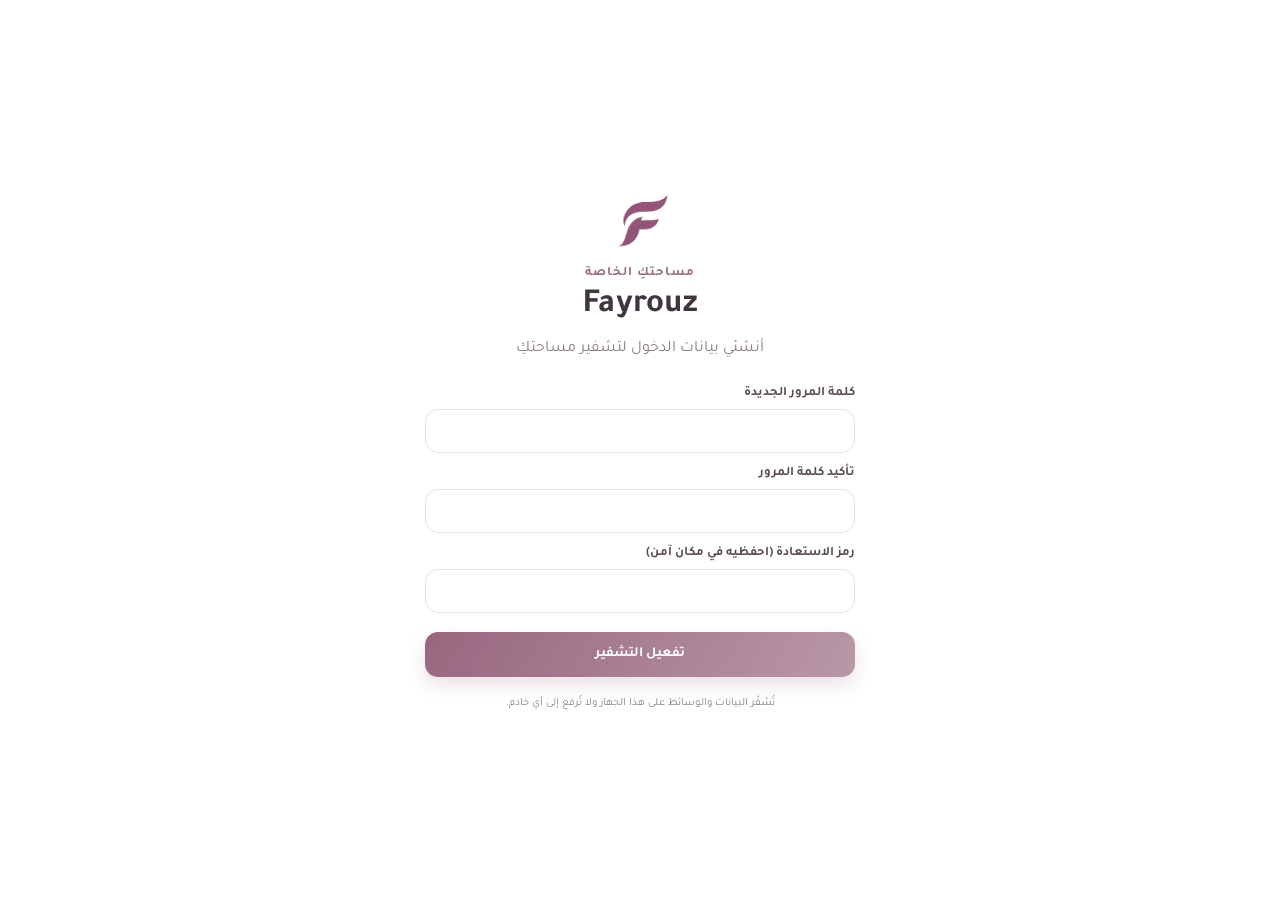
==== commit 9eaa5e9c: "Add files via upload" ====
--- a/index.html
+++ b/index.html
@@ -2,24 +2,25 @@
 <html lang="ar" dir="rtl">
 <head>
   <meta charset="utf-8"><meta name="viewport" content="width=device-width, initial-scale=1">
-  <meta name="theme-color" content="#8054e9"><title>Fayrouz 1.2.12 | فيروز</title>
+  <meta name="theme-color" content="#98677F"><title>Fayrouz 1.2.12 | فيروز</title>
   <link rel="preconnect" href="https://fonts.googleapis.com"><link rel="preconnect" href="https://fonts.gstatic.com" crossorigin>
   <link href="https://fonts.googleapis.com/css2?family=Tajawal:wght@400;500;600;700;800&display=swap" rel="stylesheet">
   <style>/* Critical first-paint lock: keep every app element hidden until password unlock. */
     html,body{min-height:100%;margin:0}
-    body.auth-locked{min-height:100vh;overflow:hidden;background:#f4effb!important}
+    body.auth-locked{min-height:100vh;overflow:hidden;background:#F8F5F7!important}
     body.auth-locked> :not(#authScreen){display:none!important}
     body.auth-locked>.app-shell,
     .app-shell[hidden]{display:none!important}
     body.auth-locked>#authScreen{display:grid!important;position:fixed!important;inset:0!important;width:100vw!important;height:100vh!important;height:100dvh!important;min-height:100vh!important;z-index:2147483647!important;margin:0!important;padding:0!important}
     body.auth-locked>#authScreen>.auth-card{width:100%!important;max-width:none!important;height:100%!important;min-height:100%!important;margin:0!important;border:0!important;border-radius:0!important;box-shadow:none!important;backdrop-filter:none!important;-webkit-backdrop-filter:none!important}
   </style>
+  <link rel="icon" type="image/png" href="favicon.png"><link rel="apple-touch-icon" href="favicon.png">
   <link rel="stylesheet" href="style.css">
 </head>
 <body class="auth-locked">
 <div class="app-shell" id="appShell" hidden>
   <aside class="sidebar">
-    <div class="brand"><div class="brand-mark">F</div><div><strong>Fayrouz</strong><small>مساحتي الخاصة</small></div></div>
+    <div class="brand"><div class="brand-mark"><img src="logo-f.png" alt="شعار فيروز"></div><div><strong>Fayrouz</strong><small>مساحتي الخاصة</small></div></div>
     <div class="side-label">القائمة الرئيسية</div>
     <nav id="nav">
       <button class="nav-item active" data-page="home"><span>⌂</span>الرئيسية</button>
--- a/style.css
+++ b/style.css
@@ -632,3 +632,65 @@
 html.low-resource-device .nav-item {
   transition: none !important;
 }
+
+/* Fayrouz 1.2.12 — Unified Mauve Rose identity across every screen */
+:root{
+ --bg:#F8F5F7;--surface:#FFFFFF;--surface2:#F3EEF2;--text:#403640;--muted:#897D89;
+ --accent:#98677F;--accent2:#B98AA3;--soft:#F1E7ED;--line:#E8DFE5;
+ --accent-rgb:152,103,127;--accent-glass:rgba(152,103,127,.18);--accent-glass-strong:rgba(152,103,127,.30);
+ --shadow:0 14px 40px rgba(78,48,68,.075);
+}
+body{color:var(--text);background:radial-gradient(ellipse at 8% 5%,rgba(185,138,163,.18),transparent 32%),radial-gradient(ellipse at 92% 18%,rgba(241,231,237,.72),transparent 29%),linear-gradient(135deg,#F8F5F7 0%,#F3EEF2 52%,#FFF9FC 100%);background-attachment:fixed}
+body:before{background:rgba(185,138,163,.13)}body:after{background:rgba(241,231,237,.7)}
+.sidebar{border-color:rgba(185,138,163,.22);box-shadow:0 18px 55px rgba(78,48,68,.08)}
+.brand-mark{background:linear-gradient(145deg,var(--accent2),var(--accent));box-shadow:0 9px 22px rgba(152,103,127,.24)}
+.brand strong,.topbar h1 span,.clock strong,.text-link,.nav-item.active,.nav-item.active span,.nav-item:hover,.page-head h2,.panel h3,.item-card h3{color:var(--accent)}
+.brand small,.side-label,.eyebrow,.topbar h1,.page-head p,.item-card p,.item-meta,.stat small{color:var(--muted)}
+.nav-item span{background:var(--soft);color:var(--accent2)}
+.nav-item:hover,.nav-item.active{background:linear-gradient(100deg,rgba(152,103,127,.13),rgba(185,138,163,.18))}
+.side-quote{background:linear-gradient(135deg,#F1E7ED,#F8F5F7);color:#947789;border-color:var(--line)}
+.avatar{background:linear-gradient(145deg,#F1E7ED,#E8D6E0);color:var(--accent);border-color:#fff}
+.hero{background:linear-gradient(112deg,var(--accent),var(--accent2));box-shadow:0 18px 38px rgba(152,103,127,.18)}
+.stat,.panel,.item-card,.empty{border-color:var(--line);background:rgba(255,255,255,.84);box-shadow:0 12px 32px rgba(78,48,68,.055)}
+.stat .icon,.quick,.icon-btn,.close{background:var(--soft);color:var(--accent)}
+.quick{border-color:var(--line)}.quick span,.daily-progress strong{color:var(--accent)}
+.primary{background:linear-gradient(120deg,var(--accent),var(--accent2));color:#fff;box-shadow:0 8px 18px rgba(152,103,127,.2)}
+.ghost{background:var(--soft);color:var(--accent)}
+input,textarea,select,.note-tools input{border-color:var(--line);background:var(--surface2);color:var(--text)}
+input:focus,textarea:focus,select:focus{border-color:var(--accent2);box-shadow:0 0 0 3px rgba(185,138,163,.12)}
+.progress{background:var(--soft)}.progress i{background:linear-gradient(90deg,var(--accent),var(--accent2))}
+.modal{background:rgba(64,54,64,.48)}.modal-card{background:rgba(255,255,255,.97);border-color:var(--line)}.modal-card h2{color:var(--text)}
+.toast{background:#493641;color:#fff}
+.theme-studio{background:linear-gradient(145deg,var(--surface),color-mix(in srgb,var(--soft) 55%,var(--surface)));border-color:var(--line)}
+.theme-preview{background:linear-gradient(115deg,var(--accent),var(--accent2))}
+.calendar-day{border-color:var(--line);background:rgba(255,255,255,.48)}
+.calendar-day.today{outline-color:var(--accent)}.calendar-day.has-items i{background:var(--accent)}
+.media-grid .photo-preview,.media-preview{background:#30252d}
+.auth-screen{background:radial-gradient(circle at 15% 15%,rgba(185,138,163,.25),transparent 34%),linear-gradient(135deg,#F8F5F7,#F1E7ED 55%,#F8F5F7)}
+.auth-card{background:rgba(255,255,255,.96);border:1px solid rgba(232,223,229,.95);box-shadow:0 24px 80px rgba(78,48,68,.16);border-radius:30px}
+.auth-logo{background:linear-gradient(145deg,var(--accent2),var(--accent));box-shadow:0 10px 24px rgba(152,103,127,.25)}
+.auth-kicker{color:var(--accent)}.auth-card h1{color:var(--text)}
+.auth-card>p:not(.auth-kicker){color:var(--muted)}.auth-card label{color:#594B57}
+.auth-card input{border-color:var(--line);background:#fff;color:var(--text)}
+.auth-card input:focus{border-color:var(--accent2);box-shadow:0 0 0 3px rgba(185,138,163,.14)}
+.auth-note{color:var(--muted)}.auth-forgot{color:var(--accent)}
+body.dark{--bg:#211B22;--surface:#2D252E;--surface2:#382E39;--text:#F3EAF0;--muted:#B9AAB5;--line:#493B48;--soft:#493744;--accent:#C18FA8;--accent2:#D6AFC1;--shadow:0 14px 40px rgba(0,0,0,.2);--accent-rgb:193,143,168;background:radial-gradient(ellipse at 8% 5%,rgba(193,143,168,.14),transparent 34%),radial-gradient(ellipse at 92% 18%,rgba(145,91,119,.12),transparent 30%),linear-gradient(135deg,#211B22,#2A202A 60%,#30232D)}
+body.dark .sidebar,body.dark .stat,body.dark .panel,body.dark .item-card,body.dark .empty{background:rgba(45,37,46,.9);border-color:var(--line)}
+body.dark .brand strong,body.dark .topbar h1,body.dark .page-head h2,body.dark .stat strong,body.dark .panel h3,body.dark .item-card h3{color:#F3EAF0}
+body.dark .nav-item{color:#D0C1CA}body.dark .nav-item.active{color:#F0D8E3;background:rgba(193,143,168,.18)}
+body.dark .side-quote{background:rgba(193,143,168,.1);border-color:var(--line);color:#D1B5C3}
+body.dark .quick,body.dark .clock,body.dark .modal-card{background:#382E39;border-color:var(--line);color:var(--text)}
+body.dark input,body.dark textarea,body.dark select,body.dark .auth-card input{background:#382E39;color:var(--text);border-color:var(--line)}
+body.dark .auth-screen{background:radial-gradient(circle at 15% 15%,rgba(193,143,168,.2),transparent 34%),linear-gradient(135deg,#211B22,#30232D)}
+body.dark .auth-card{background:rgba(45,37,46,.97);border-color:rgba(214,175,193,.2)}
+body.dark .auth-card h1{color:#F3EAF0}body.dark .auth-card>p:not(.auth-kicker),body.dark .auth-card label{color:#D2C2CC}
+body.dark .calendar-day{background:rgba(56,46,57,.72);border-color:var(--line)}
+@media(max-width:650px){.sidebar{border-color:rgba(185,138,163,.3);background:rgba(255,255,255,.88);box-shadow:0 10px 35px rgba(78,48,68,.14)}}
+body.dark .sidebar{background:rgba(45,37,46,.92)}
+
+
+/* Fayrouz monogram identity: one-color flat F mark, used consistently everywhere. */
+.brand-mark{display:grid!important;place-items:center!important;overflow:hidden!important;background:transparent!important;box-shadow:none!important;border:0!important;padding:0!important}
+.brand-mark img{display:block!important;width:100%!important;height:100%!important;object-fit:contain!important}
+.auth-logo{display:grid!important;place-items:center!important;overflow:visible!important;background:transparent!important;box-shadow:none!important;border:0!important;padding:0!important}
+.auth-logo img{display:block!important;width:100%!important;height:100%!important;object-fit:contain!important}
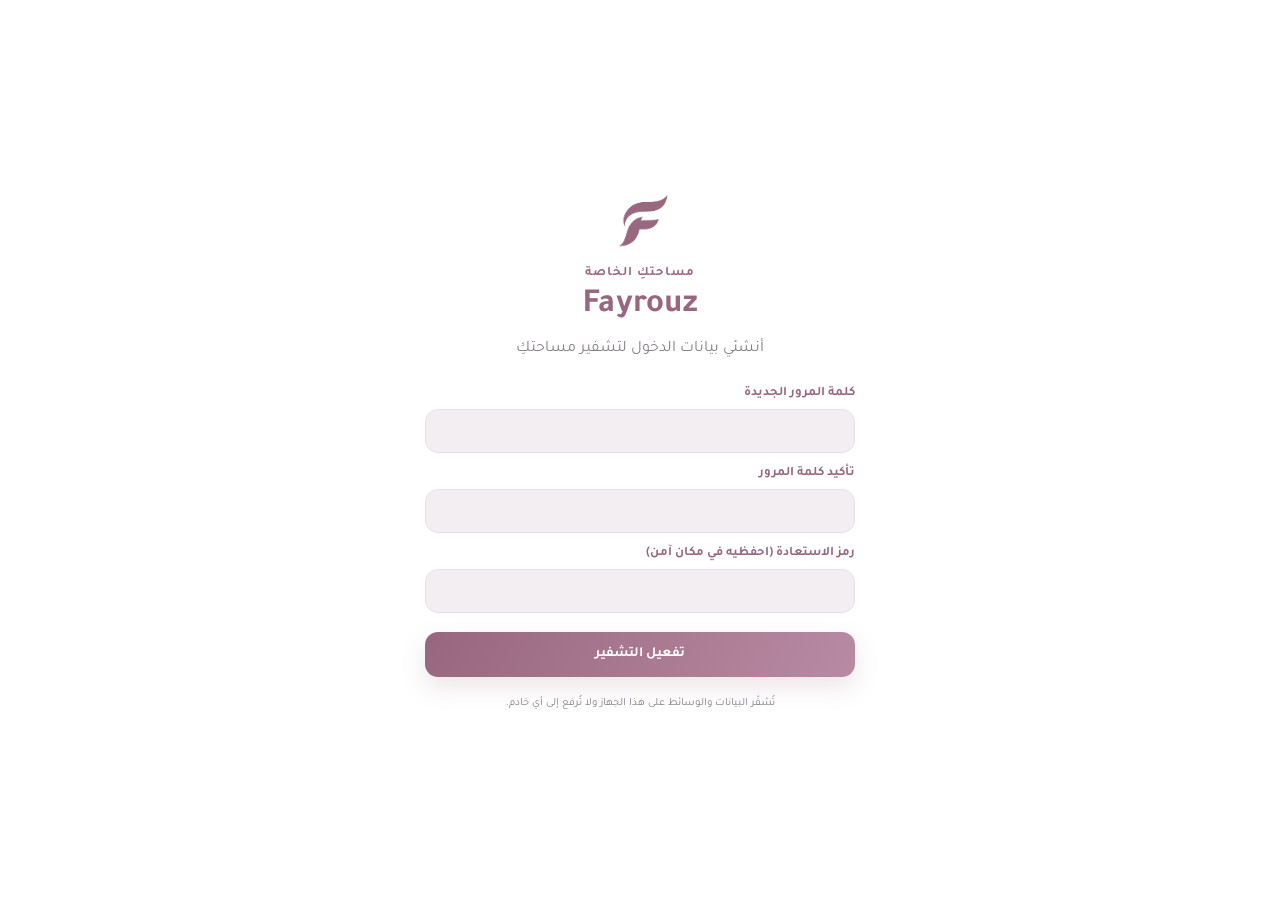
==== commit 2fc3fb6b: "Add files via upload" ====
--- a/index.html
+++ b/index.html
@@ -2,7 +2,7 @@
 <html lang="ar" dir="rtl">
 <head>
   <meta charset="utf-8"><meta name="viewport" content="width=device-width, initial-scale=1">
-  <meta name="theme-color" content="#98677F"><title>Fayrouz 1.2.12 | فيروز</title>
+  <meta name="theme-color" content="#98677F"><title>Fayrouz 1.2.14 | فيروز</title>
   <link rel="preconnect" href="https://fonts.googleapis.com"><link rel="preconnect" href="https://fonts.gstatic.com" crossorigin>
   <link href="https://fonts.googleapis.com/css2?family=Tajawal:wght@400;500;600;700;800&display=swap" rel="stylesheet">
   <style>/* Critical first-paint lock: keep every app element hidden until password unlock. */
--- a/style.css
+++ b/style.css
@@ -606,7 +606,7 @@
 .task-journal-save{width:100%;margin-top:2px}
 
 /* Fayrouz 1.2.0 dashboard additions */
-.dashboard-shortcuts{display:flex;gap:9px;flex-wrap:wrap;margin-top:16px}.dashboard-shortcuts .btn{font-size:12px;padding:9px 12px}.dashboard-lower{margin-top:17px}.dashboard-wird{display:grid;grid-template-columns:auto 1fr;align-items:center;gap:8px 12px}.dashboard-wird strong{font-size:25px;color:var(--accent)}.dashboard-wird span{font-size:12px;color:var(--muted)}.dashboard-wird .progress{grid-column:1/-1;margin-top:2px}.dashboard-mini-stats{display:grid;grid-template-columns:repeat(3,1fr);gap:8px}.dashboard-mini-stats span{padding:12px 8px;border-radius:13px;background:var(--surface2);font-size:11px;color:var(--muted);text-align:center}.dashboard-mini-stats b{display:block;margin-top:5px;font-size:20px;color:var(--accent)}@media(max-width:650px){.dashboard-shortcuts{display:grid;grid-template-columns:1fr}.dashboard-mini-stats{gap:5px}.dashboard-mini-stats span{font-size:10px;padding:10px 4px}}
+.quick-grid .quick{min-width:0;min-height:88px;display:flex;flex-direction:column;align-items:center;justify-content:center;gap:2px;line-height:1.45;overflow-wrap:anywhere}.dashboard-lower{margin-top:17px}.dashboard-wird{display:grid;grid-template-columns:auto 1fr;align-items:center;gap:8px 12px}.dashboard-wird strong{font-size:25px;color:var(--accent)}.dashboard-wird span{font-size:12px;color:var(--muted)}.dashboard-wird .progress{grid-column:1/-1;margin-top:2px}.dashboard-mini-stats{display:grid;grid-template-columns:repeat(3,1fr);gap:8px}.dashboard-mini-stats span{padding:12px 8px;border-radius:13px;background:var(--surface2);font-size:11px;color:var(--muted);text-align:center}.dashboard-mini-stats b{display:block;margin-top:5px;font-size:20px;color:var(--accent)}@media(max-width:650px){.quick-grid{grid-template-columns:repeat(4,minmax(0,1fr));gap:9px}.quick-grid .quick{min-height:82px;padding:10px 3px;font-size:11px}.dashboard-mini-stats{gap:5px}.dashboard-mini-stats span{font-size:10px;padding:10px 4px}}
 
 /* Performance fallback for low-resource Android devices; keeps the same layout and palette. */
 html.low-resource-device .sidebar,
@@ -674,7 +674,7 @@
 .auth-card input{border-color:var(--line);background:#fff;color:var(--text)}
 .auth-card input:focus{border-color:var(--accent2);box-shadow:0 0 0 3px rgba(185,138,163,.14)}
 .auth-note{color:var(--muted)}.auth-forgot{color:var(--accent)}
-body.dark{--bg:#211B22;--surface:#2D252E;--surface2:#382E39;--text:#F3EAF0;--muted:#B9AAB5;--line:#493B48;--soft:#493744;--accent:#C18FA8;--accent2:#D6AFC1;--shadow:0 14px 40px rgba(0,0,0,.2);--accent-rgb:193,143,168;background:radial-gradient(ellipse at 8% 5%,rgba(193,143,168,.14),transparent 34%),radial-gradient(ellipse at 92% 18%,rgba(145,91,119,.12),transparent 30%),linear-gradient(135deg,#211B22,#2A202A 60%,#30232D)}
+body.dark{--bg:#211B22;--surface:#2D252E;--surface2:#382E39;--text:#F3EAF0;--muted:#B9AAB5;--line:#493B48;--soft:#493744;--shadow:0 14px 40px rgba(0,0,0,.2);background:radial-gradient(ellipse at 8% 5%,rgba(193,143,168,.14),transparent 34%),radial-gradient(ellipse at 92% 18%,rgba(145,91,119,.12),transparent 30%),linear-gradient(135deg,#211B22,#2A202A 60%,#30232D)}
 body.dark .sidebar,body.dark .stat,body.dark .panel,body.dark .item-card,body.dark .empty{background:rgba(45,37,46,.9);border-color:var(--line)}
 body.dark .brand strong,body.dark .topbar h1,body.dark .page-head h2,body.dark .stat strong,body.dark .panel h3,body.dark .item-card h3{color:#F3EAF0}
 body.dark .nav-item{color:#D0C1CA}body.dark .nav-item.active{color:#F0D8E3;background:rgba(193,143,168,.18)}
@@ -694,3 +694,89 @@
 .brand-mark img{display:block!important;width:100%!important;height:100%!important;object-fit:contain!important}
 .auth-logo{display:grid!important;place-items:center!important;overflow:visible!important;background:transparent!important;box-shadow:none!important;border:0!important;padding:0!important}
 .auth-logo img{display:block!important;width:100%!important;height:100%!important;object-fit:contain!important}
+
+
+/* Fayrouz Theme Studio — global palette propagation */
+:root{--theme-shadow:color-mix(in srgb,var(--accent) 18%,transparent);--logo-color:var(--accent)}
+/* The F mark is a transparent silhouette; only its fill follows the selected palette. */
+.brand-mark,.auth-logo{position:relative!important;background:transparent!important;box-shadow:none!important;border:0!important}
+.brand-mark img,.auth-logo img{opacity:0!important}
+.brand-mark:before,.auth-logo:before{content:"";position:absolute;inset:0;background:var(--logo-color,var(--accent));-webkit-mask:url("logo-f.png") center/contain no-repeat;mask:url("logo-f.png") center/contain no-repeat;pointer-events:none}
+.brand-mark:before{inset:2px}.auth-logo:before{inset:0}
+/* Recolor previously fixed decorative accents so every palette remains coherent. */
+.brand strong,.brand small,.side-label,.eyebrow,.topbar h1,.topbar h1 span,.clock strong,.avatar,.nav-item,.nav-item span,
+.nav-item:hover,.nav-item.active,.nav-item.active span,.side-quote,.page-head h2,.page-head p,.panel h3,.item-card h3,.item-card p,
+.item-meta,.text-link,.setting-value,.stat .icon,.quick,.quick span,.icon-btn,.empty,.empty b,.done-label,.summary-chip,
+.calendar-day.today,.auth-kicker,.auth-card h1,.auth-card label,.auth-forgot{color:var(--accent)!important}
+.nav-item:hover,.nav-item.active,.nav-item span,.avatar,.side-quote,.stat .icon,.quick,.icon-btn,.close,.ghost,
+.summary-chip,.calendar-day.today,.live-badge{background:color-mix(in srgb,var(--accent) 12%,var(--surface))!important}
+.brand-mark,.auth-logo{filter:none!important}
+.brand strong,.brand-mark:before,.auth-logo:before{transition:background-color .2s ease,color .2s ease}
+.hero,.primary,.media-filters button.active{background:linear-gradient(115deg,var(--accent),var(--accent2))!important;box-shadow:0 10px 25px var(--theme-shadow)!important}
+.progress i,.dot,.calendar-day.has-items i{background:var(--accent2)!important}
+.auth-screen{background:radial-gradient(circle at 15% 15%,color-mix(in srgb,var(--accent2) 25%,transparent),transparent 36%),linear-gradient(135deg,var(--bg),var(--soft) 58%,var(--bg))!important}
+.auth-card{border-color:color-mix(in srgb,var(--accent) 18%,white)!important;box-shadow:0 24px 80px var(--theme-shadow)!important}
+.auth-card input{border-color:var(--line)!important;background:var(--surface2)!important;color:var(--text)!important}
+.theme-studio,.theme-preview{border-color:var(--line)!important}
+.theme-preview{background:linear-gradient(115deg,var(--accent),var(--accent2))!important}
+.palette-card.selected{border-color:var(--accent)!important;box-shadow:0 0 0 2px color-mix(in srgb,var(--accent) 25%,transparent)!important}
+input:focus,textarea:focus,select:focus,.auth-card input:focus{border-color:var(--accent2)!important;box-shadow:0 0 0 3px color-mix(in srgb,var(--accent) 15%,transparent)!important}
+body.dark{--soft:color-mix(in srgb,var(--accent) 20%,var(--surface))}
+body.dark .auth-screen{background:radial-gradient(circle at 15% 15%,color-mix(in srgb,var(--accent) 22%,transparent),transparent 36%),linear-gradient(135deg,var(--bg),color-mix(in srgb,var(--accent) 12%,var(--bg)))!important}
+body.dark .auth-card,body.dark .modal-card{background:var(--surface)!important;border-color:var(--line)!important}
+body.dark .auth-card input,body.dark input,body.dark textarea,body.dark select{background:var(--surface2)!important;color:var(--text)!important;border-color:var(--line)!important}
+body.dark .nav-item:hover,body.dark .nav-item.active,body.dark .quick,body.dark .icon-btn,body.dark .close{background:color-mix(in srgb,var(--accent) 18%,var(--surface))!important}
+
+.stat:nth-child(n) .icon,.stat:nth-child(n) .icon span{background:color-mix(in srgb,var(--accent) 12%,var(--surface2))!important;color:var(--accent)!important}.media-filters button.active{background:linear-gradient(115deg,var(--accent),var(--accent2))!important}
+/* Official brand identity marker in the optional theme studio. */
+.official-theme-badge{display:inline-flex;align-items:center;margin-inline-start:5px;padding:3px 7px;border-radius:20px;background:var(--soft);color:var(--accent);font-size:9px;font-weight:800;vertical-align:middle;white-space:nowrap}
+.official-theme-note{display:grid;gap:5px;flex:1;min-width:190px;color:var(--text)}
+.official-theme-note strong{font-size:13px}
+.official-theme-note small{font-size:11px;line-height:1.7;color:var(--muted)}
+.custom-theme-row{align-items:center}
+
+
+/* Fayrouz 1.2.13 — app-wide readable text and refined night palette */
+body.large-text .app-shell{zoom:1.08}
+body.large-text .modal,body.large-text .media-viewer,body.large-text .delete-confirm{font-size:1.08em}
+body.dark{
+ --bg:#19151B;--surface:#27212A;--surface2:#312834;--text:#F4ECF1;--muted:#C0AFBA;
+ --line:#493A47;--soft:#493443;--shadow:0 16px 42px rgba(0,0,0,.32);
+ --accent:#D19AB5;--accent2:#B77F9C;--theme-wash:#30232D;--theme-border:#594451;
+ color:var(--text)!important;
+ background:radial-gradient(ellipse at 8% 5%,rgba(193,143,168,.10),transparent 34%),radial-gradient(ellipse at 92% 18%,rgba(145,91,119,.09),transparent 30%),linear-gradient(135deg,#19151B,#241B25 60%,#2B2029)!important;
+}
+body.dark:before{background:rgba(193,143,168,.07)!important}body.dark:after{background:rgba(145,91,119,.08)!important}
+body.dark .sidebar,body.dark .stat,body.dark .panel,body.dark .item-card,body.dark .empty,
+body.dark .modal-card,body.dark .quran-app-dialog,body.dark .task-history,body.dark .task-calendar-search,
+body.dark .task-calendar-search-results,body.dark .duration-options,body.dark .delete-confirm-card{
+ background:rgba(39,33,42,.96)!important;border-color:var(--line)!important;color:var(--text)!important;
+}
+body.dark .sidebar{box-shadow:0 16px 42px rgba(0,0,0,.24)!important}
+body.dark .side-quote,body.dark .quick,body.dark .clock,body.dark .icon-btn,body.dark .close,
+body.dark .ghost,body.dark .summary-chip,body.dark .calendar-day,body.dark .task-history-icon,
+body.dark .task-history-count,body.dark .quran-app-option,body.dark .duration-trigger{
+ background:#342936!important;border-color:var(--line)!important;color:var(--text)!important;
+}
+body.dark .nav-item{color:#D8C8D2!important}body.dark .nav-item:hover,body.dark .nav-item.active{background:rgba(209,154,181,.16)!important;color:#F3DCE7!important}
+body.dark .nav-item span,body.dark .brand strong,body.dark .brand small,body.dark .side-label,body.dark .eyebrow,
+body.dark .topbar h1,body.dark .topbar h1 span,body.dark .page-head h2,body.dark .page-head p,
+body.dark .panel h3,body.dark .item-card h3,body.dark .item-card p,body.dark .item-meta,
+body.dark .stat strong,body.dark .stat small,body.dark .setting-row strong,body.dark .setting-row small,
+body.dark .setting-value,body.dark .row-main strong,body.dark .row-main small,body.dark .text-link,
+body.dark .task-history-label strong,body.dark .task-history-label small,body.dark .task-history-copy strong,
+body.dark .task-history-copy small,body.dark .quran-app-name b,body.dark .quran-app-name small,
+body.dark .quran-app-head h3,body.dark .quran-app-note{color:var(--text)!important}
+body.dark input,body.dark textarea,body.dark select,body.dark .note-tools input,body.dark .auth-card input,
+body.dark .task-history-tools select,body.dark .quran-app-search input{background:#211B24!important;color:var(--text)!important;border-color:var(--line)!important}
+body.dark input::placeholder,body.dark textarea::placeholder{color:#A995A4!important}
+body.dark .auth-screen{background:linear-gradient(135deg,#19151B,#2B2029)!important}
+body.dark .auth-card{background:rgba(39,33,42,.98)!important;border-color:var(--line)!important}
+body.dark .auth-card h1,body.dark .auth-card label,body.dark .auth-card>p:not(.auth-kicker),body.dark .auth-note{color:var(--text)!important}
+body.dark .calendar-day.blank{background:transparent!important}
+body.dark .calendar-day.today{outline-color:var(--accent)!important}
+body.dark .modal{background:rgba(8,5,10,.72)!important}
+body.dark .toast{background:#E0B7CA!important;color:#241923!important}
+body.dark footer{color:#A995A4!important}
+body.dark .theme-mode-toggle{background:#3A2A38!important;color:#F0C9DC!important;border-color:#76566A!important}
+@media(max-width:650px){body.large-text .app-shell{zoom:1.04}body.dark .sidebar{background:rgba(39,33,42,.98)!important}}
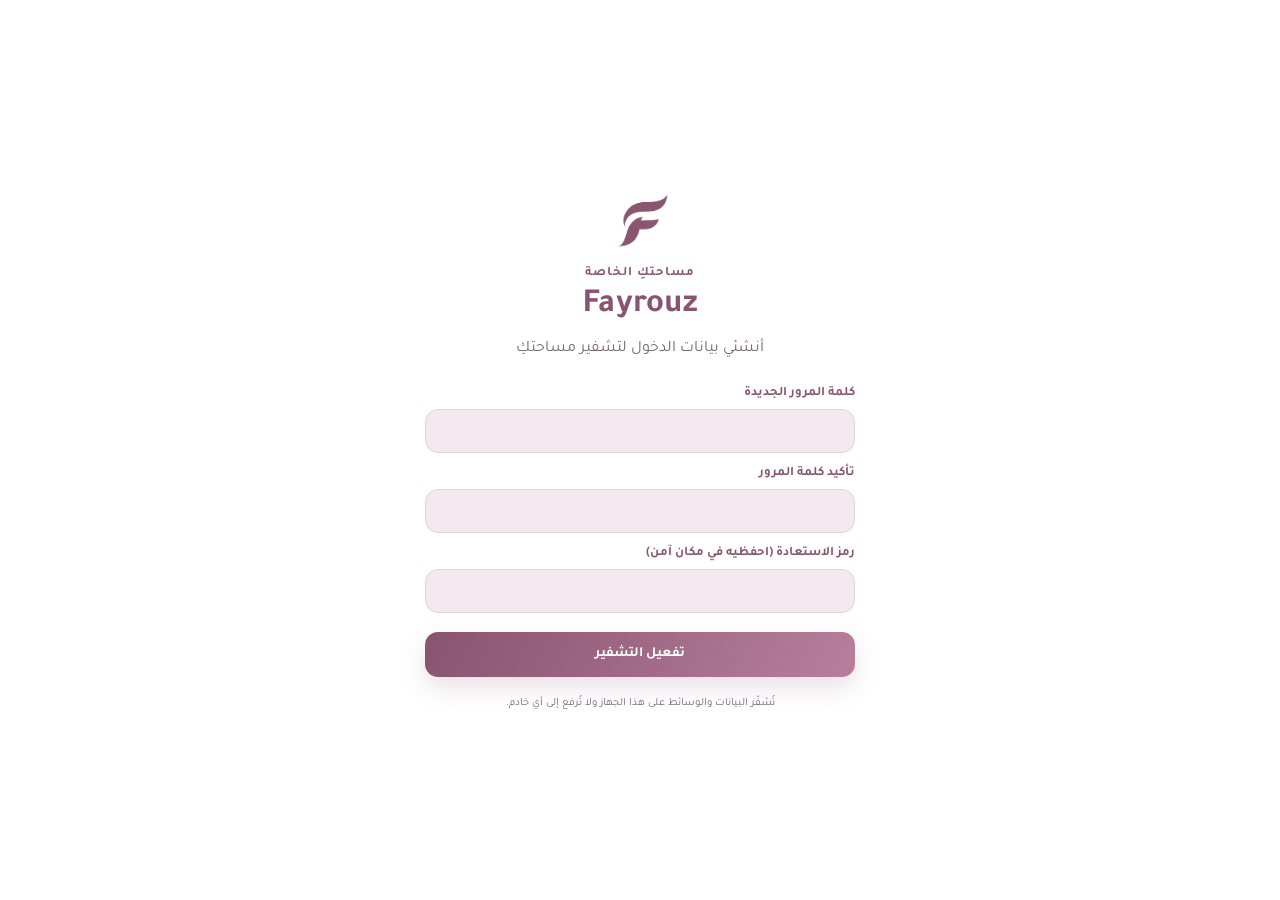
==== commit d892d777: "Add files via upload" ====
--- a/index.html
+++ b/index.html
@@ -2,7 +2,7 @@
 <html lang="ar" dir="rtl">
 <head>
   <meta charset="utf-8"><meta name="viewport" content="width=device-width, initial-scale=1">
-  <meta name="theme-color" content="#98677F"><title>Fayrouz 1.2.14 | فيروز</title>
+  <meta name="theme-color" content="#98677F"><title>Fayrouz 1.2.42 | فيروز</title>
   <link rel="preconnect" href="https://fonts.googleapis.com"><link rel="preconnect" href="https://fonts.gstatic.com" crossorigin>
   <link href="https://fonts.googleapis.com/css2?family=Tajawal:wght@400;500;600;700;800&display=swap" rel="stylesheet">
   <style>/* Critical first-paint lock: keep every app element hidden until password unlock. */
--- a/style.css
+++ b/style.css
@@ -146,7 +146,7 @@
 body.dark .theme-studio{background:linear-gradient(145deg,var(--surface),color-mix(in srgb,var(--soft) 45%,var(--surface)))}body.dark .palette-card{background:var(--surface2)}
 @media(max-width:560px){.palette-grid{grid-template-columns:repeat(2,minmax(0,1fr));gap:8px}.palette-card{padding:11px 10px}.palette-card.selected{padding:10px 9px}.palette-colors i{height:22px}.palette-card b{font-size:12px}.palette-card small{font-size:9px}.custom-theme-row{display:grid;grid-template-columns:75px 1fr}.reset-theme{grid-column:1/-1;width:100%}.theme-preview{padding:16px}}
 /* Fayrouz 1.1.0 enhancements */
-.daily-focus{display:flex;align-items:center;justify-content:space-between;gap:18px;margin:18px 0;padding:20px}.daily-focus h3{margin:0 0 6px}.daily-focus p{margin:0;color:var(--muted)}.daily-progress{min-width:130px;text-align:center}.daily-progress strong{display:block;font-size:25px;color:var(--accent)}.daily-progress .progress{height:7px;margin-top:7px}.backup-actions{display:flex;gap:8px;flex-wrap:wrap}.calendar-panel{margin-bottom:18px}.calendar-toolbar{display:flex;align-items:center;justify-content:space-between;gap:10px;margin-bottom:16px}.calendar-toolbar h3{margin:0}.calendar-grid{display:grid;grid-template-columns:repeat(7,minmax(0,1fr));gap:7px}.calendar-weekday{text-align:center;font-size:12px;color:var(--muted);padding:8px 2px}.calendar-day{min-height:58px;border:1px solid var(--glass-border,rgba(130,100,170,.16));border-radius:13px;background:rgba(255,255,255,.35);color:inherit;display:flex;flex-direction:column;align-items:center;justify-content:center;gap:3px}.calendar-day.blank{border:0;background:transparent}.calendar-day.today{outline:2px solid var(--accent)}.calendar-day.has-items i{font-size:10px;font-style:normal;color:white;background:var(--accent);border-radius:20px;padding:1px 6px}.calendar-legend{display:flex;gap:18px;margin-top:15px;color:var(--muted);font-size:12px}.note-tools{display:flex;gap:10px;margin:14px 0}.note-tools input{flex:1;min-width:0;border:1px solid rgba(130,100,170,.2);border-radius:13px;padding:12px 14px;background:rgba(255,255,255,.45);font:inherit;color:inherit}.note-body{white-space:pre-wrap;line-height:1.8}.large-text{font-size:18px}.large-text .item-card,.large-text .panel{font-size:1.05em}@media(max-width:650px){.daily-focus{align-items:flex-start;flex-direction:column}.calendar-grid{gap:4px}.calendar-day{min-height:45px;border-radius:9px}.calendar-weekday{font-size:10px}.note-tools{flex-direction:column}}
+.daily-focus{display:flex;align-items:center;justify-content:space-between;gap:18px;margin:18px 0;padding:20px}.daily-focus h3{margin:0 0 6px}.daily-focus p{margin:0;color:var(--muted)}.daily-progress{min-width:130px;text-align:center}.daily-progress strong{display:block;font-size:25px;color:var(--accent)}.daily-progress .progress{height:7px;margin-top:7px}.backup-actions{display:flex;gap:8px;flex-wrap:wrap}.calendar-panel{margin-bottom:18px}.calendar-toolbar{display:flex;align-items:center;justify-content:space-between;gap:10px;margin-bottom:16px}.calendar-toolbar h3{margin:0}.calendar-grid{display:grid;grid-template-columns:repeat(7,minmax(0,1fr));gap:7px}.calendar-weekday{text-align:center;font-size:12px;color:var(--muted);padding:8px 2px}.calendar-day{min-height:58px;border:1px solid var(--glass-border,rgba(130,100,170,.16));border-radius:13px;background:rgba(255,255,255,.35);color:inherit;display:flex;flex-direction:column;align-items:center;justify-content:center;gap:3px}.calendar-day.blank{border:0;background:transparent}.calendar-day.today{outline:2px solid var(--accent)}.calendar-day.has-items i{font-size:10px;font-style:normal;color:white;background:var(--accent);border-radius:20px;padding:1px 6px}.calendar-legend{display:flex;gap:18px;margin-top:15px;color:var(--muted);font-size:12px}.note-tools{display:flex;gap:10px;margin:14px 0}.note-tools input{flex:1;min-width:0;border:1px solid rgba(130,100,170,.2);border-radius:13px;padding:12px 14px;background:rgba(255,255,255,.45);font:inherit;color:inherit}.note-body{white-space:pre-wrap;line-height:1.8}@media(max-width:650px){.daily-focus{align-items:flex-start;flex-direction:column}.calendar-grid{gap:4px}.calendar-day{min-height:45px;border-radius:9px}.calendar-weekday{font-size:10px}.note-tools{flex-direction:column}}
 
 /* Fayrouz 1.1.2 — Aurora glass redesign */
 :root{
@@ -357,10 +357,10 @@
 body.dark .wird-stat,body.dark .wird-bookmark,body.dark .wird-dua,body.dark .wird-week{background:color-mix(in srgb,var(--surface) 88%,var(--accent) 12%) !important;border-color:color-mix(in srgb,var(--accent) 30%,var(--line)) !important;color:var(--text) !important}
 
 /* Fayrouz 1.1.20 — focused task and notes workspace */
-.task-overview,.notes-summary{display:grid;grid-template-columns:repeat(3,minmax(0,1fr));gap:12px;margin:4px 0 18px}
-.task-stat,.notes-summary>div{display:flex;align-items:center;gap:12px;padding:15px 17px;border-radius:18px;background:color-mix(in srgb,var(--surface) 94%,var(--accent) 6%);border:1px solid var(--theme-border);box-shadow:0 8px 22px rgba(70,50,90,.045)}
-.task-stat strong,.notes-summary strong{font-size:25px;color:var(--accent);line-height:1}
-.task-stat span,.notes-summary span{font-size:12px;color:var(--muted)}
+.task-overview{display:grid;grid-template-columns:repeat(3,minmax(0,1fr));gap:12px;margin:4px 0 18px}
+.task-stat{display:flex;align-items:center;gap:12px;padding:15px 17px;border-radius:18px;background:color-mix(in srgb,var(--surface) 94%,var(--accent) 6%);border:1px solid var(--theme-border);box-shadow:0 8px 22px rgba(70,50,90,.045)}
+.task-stat strong{font-size:25px;color:var(--accent);line-height:1}
+.task-stat span{font-size:12px;color:var(--muted)}
 .task-stat.has-overdue strong{color:#d46b72}
 .task-filter-bar{display:flex;justify-content:space-between;align-items:center;gap:12px;margin:10px 0 15px}
 .task-filter-tabs,.note-category-tabs{display:flex;gap:8px;flex-wrap:wrap}
@@ -384,7 +384,7 @@
 .note-body{margin:4px 0 8px;white-space:pre-wrap;overflow-wrap:anywhere;line-height:1.95;color:var(--text)!important}
 .note-footer{display:flex;justify-content:space-between;gap:8px;margin-top:auto;padding-top:10px;border-top:1px solid var(--theme-border);color:var(--muted)}
 .note-footer small{font-size:10px}
-@media(max-width:650px){.task-overview,.notes-summary{gap:7px}.task-stat,.notes-summary>div{padding:12px 9px;gap:6px;flex-direction:column;align-items:flex-start}.task-stat strong,.notes-summary strong{font-size:22px}.task-stat span,.notes-summary span{font-size:10px}.task-filter-bar{align-items:flex-start;flex-direction:column}.task-filter-tabs,.note-category-tabs{gap:6px}.filter-chip{padding:7px 10px;font-size:11px}.note-tools select{width:100%}}
+@media(max-width:650px){.task-overview{gap:7px}.task-stat{padding:12px 9px;gap:6px;flex-direction:column;align-items:flex-start}.task-stat strong{font-size:22px}.task-stat span{font-size:10px}.task-filter-bar{align-items:flex-start;flex-direction:column}.task-filter-tabs,.note-category-tabs{gap:6px}.filter-chip{padding:7px 10px;font-size:11px}.note-tools select{width:100%}}
 
 
 /* Fayrouz 1.1.27 — Android Quran app chooser */
@@ -737,8 +737,6 @@
 
 
 /* Fayrouz 1.2.13 — app-wide readable text and refined night palette */
-body.large-text .app-shell{zoom:1.08}
-body.large-text .modal,body.large-text .media-viewer,body.large-text .delete-confirm{font-size:1.08em}
 body.dark{
  --bg:#19151B;--surface:#27212A;--surface2:#312834;--text:#F4ECF1;--muted:#C0AFBA;
  --line:#493A47;--soft:#493443;--shadow:0 16px 42px rgba(0,0,0,.32);
@@ -779,4 +777,303 @@
 body.dark .toast{background:#E0B7CA!important;color:#241923!important}
 body.dark footer{color:#A995A4!important}
 body.dark .theme-mode-toggle{background:#3A2A38!important;color:#F0C9DC!important;border-color:#76566A!important}
-@media(max-width:650px){body.large-text .app-shell{zoom:1.04}body.dark .sidebar{background:rgba(39,33,42,.98)!important}}
+@media(max-width:650px){body.dark .sidebar{background:rgba(39,33,42,.98)!important}}
+
+/* Fayrouz 1.2.15 — Welcome hero adapted for night mode */
+body.dark .hero{
+  background:linear-gradient(115deg,#352632 0%,#49303F 58%,#553447 100%)!important;
+  border:1px solid #765466!important;
+  box-shadow:0 18px 38px rgba(0,0,0,.28),inset 0 1px 0 rgba(255,255,255,.045)!important;
+  color:#F8EDF3!important;
+}
+body.dark .hero h2{color:#FFF1F6!important}
+body.dark .hero p{color:#DCC8D3!important}
+body.dark .hero:after{color:rgba(255,225,238,.075)!important}
+body.dark .hero:before{border-color:rgba(255,225,238,.13)!important;box-shadow:0 0 0 24px rgba(255,225,238,.035),0 0 0 50px rgba(255,225,238,.025)!important}
+body.dark .hero .date-pill{background:rgba(25,18,26,.28)!important;border:1px solid rgba(255,230,241,.2)!important;color:#F8EAF1!important;backdrop-filter:blur(12px)}
+
+/* Fayrouz 1.2.16 — clearer, non-repeating home dashboard */
+.dashboard-stats{grid-template-columns:repeat(3,minmax(0,1fr));}
+.dashboard-stats .stat{min-width:0;}
+.dashboard-stats .stat small{display:block;}
+.dashboard-day-progress{margin-top:16px;padding-top:14px;border-top:1px solid var(--line);}
+.dashboard-day-progress>div:first-child{display:flex;align-items:center;justify-content:space-between;gap:12px;margin-bottom:8px;color:var(--muted);font-size:13px;}
+.dashboard-day-progress strong{color:var(--accent);font-size:17px;}
+.dashboard-day-progress .progress{height:7px;overflow:hidden;border-radius:99px;background:var(--soft);}
+.dashboard-day-progress .progress i{display:block;height:100%;border-radius:inherit;background:linear-gradient(90deg,var(--accent),var(--accent2));}
+.dashboard-more{margin-top:8px;}
+.dashboard-quran{margin-top:17px;}
+@media(max-width:650px){.dashboard-stats{grid-template-columns:repeat(3,minmax(0,1fr));gap:8px;}.dashboard-stats .stat{padding:12px 9px;}.dashboard-stats .stat .icon{width:32px;height:32px;font-size:16px;}.dashboard-stats .stat strong{font-size:21px;}.dashboard-stats .stat small{font-size:10px;line-height:1.5;}.dashboard-quran{margin-top:13px;}}
+
+/* Fayrouz 1.2.17 — removed redundant notes summary tiles */
+
+/* Note cards: open the full note in a readable, theme-aware viewer. */
+.note-open-btn{width:32px;height:32px;min-width:32px;display:inline-grid;place-items:center;padding:0;flex:0 0 32px}.note-open-btn svg{width:17px;height:17px;fill:none;stroke:currentColor;stroke-width:1.7;stroke-linecap:round;stroke-linejoin:round}
+.note-card .note-body{display:-webkit-box;-webkit-line-clamp:3;-webkit-box-orient:vertical;overflow:hidden;overflow-wrap:anywhere}
+.note-viewer{position:fixed;inset:0;z-index:10050;display:flex;align-items:center;justify-content:center;padding:18px;background:rgba(25,17,25,.58);backdrop-filter:blur(7px)}
+.note-viewer-card{position:relative;width:min(620px,100%);max-height:min(82vh,760px);overflow:auto;padding:28px;border:1px solid var(--theme-border);border-radius:24px;background:var(--surface);color:var(--text);box-shadow:0 24px 80px rgba(0,0,0,.24)}
+.note-viewer-close{position:absolute;inset-block-start:12px;inset-inline-end:14px;width:36px;height:36px;border:0;border-radius:50%;background:var(--surface2);color:var(--text);font-size:25px;cursor:pointer}
+.note-viewer-category{margin:0 0 8px;color:var(--accent);font-size:12px}
+.note-viewer-card h2{margin:0 38px 18px 0;font-size:22px;line-height:1.5}
+.note-viewer-content{white-space:pre-wrap;overflow-wrap:anywhere;line-height:2;font-size:16px;min-height:90px}
+.note-viewer-card footer{display:flex;align-items:center;justify-content:space-between;gap:12px;margin-top:22px;padding-top:16px;border-top:1px solid var(--theme-border);color:var(--muted)}
+@media(max-width:520px){.note-viewer{padding:10px}.note-viewer-card{padding:24px 18px;border-radius:20px}.note-viewer-card footer{align-items:stretch;flex-direction:column}.note-viewer-card footer .btn{width:100%}}
+
+/* Fayrouz 1.2.20 — refined note reading card */
+.note-viewer{padding:clamp(12px,3vw,28px);background:rgba(25,17,25,.66);backdrop-filter:blur(10px)}
+.note-viewer-card{width:min(680px,100%);max-height:min(88dvh,820px);padding:0;overflow:hidden;display:flex;flex-direction:column;border:1px solid var(--theme-border);border-radius:26px;background:var(--surface);box-shadow:0 28px 90px rgba(0,0,0,.3)}
+.note-viewer-head{position:relative;display:flex;align-items:flex-start;gap:16px;padding:25px 68px 22px 25px;background:linear-gradient(135deg,var(--soft),var(--surface));border-bottom:1px solid var(--theme-border)}
+.note-viewer-book{width:48px;height:48px;flex:0 0 48px;display:grid;place-items:center;border-radius:16px;background:var(--surface);color:var(--accent);box-shadow:0 5px 18px rgba(80,45,65,.09)}
+.note-viewer-book svg{width:25px;height:25px;fill:none;stroke:currentColor;stroke-width:1.65;stroke-linecap:round;stroke-linejoin:round}
+.note-viewer-heading{min-width:0;padding-top:1px}.note-viewer-category{display:inline-flex;align-items:center;margin:0 0 7px;padding:4px 10px;border-radius:99px;background:var(--surface);color:var(--accent);font-size:12px;font-weight:700}
+.note-viewer-card h2{margin:0 0 7px;font-size:clamp(19px,4vw,25px);line-height:1.45;overflow-wrap:anywhere;color:var(--text)}
+.note-viewer-date{display:block;color:var(--muted);font-size:12px}
+.note-viewer-close{z-index:1;inset-block-start:17px;inset-inline-end:17px;width:38px;height:38px;background:var(--surface);border:1px solid var(--theme-border);font-size:23px;transition:transform .18s,background .18s}
+.note-viewer-close:hover{transform:rotate(90deg);background:var(--surface2)}
+.note-viewer-content{margin:0;padding:25px;overflow:auto;white-space:pre-wrap;overflow-wrap:anywhere;line-height:2.05;font-size:clamp(15px,2.5vw,17px);min-height:130px;flex:1;color:var(--text);scrollbar-width:thin;scrollbar-color:var(--accent2) transparent}
+.note-viewer-card footer{flex:0 0 auto;display:flex;align-items:center;justify-content:space-between;gap:12px;margin:0;padding:16px 22px;border-top:1px solid var(--theme-border);background:var(--surface2)}
+.note-viewer-copy{min-height:42px;padding:0 16px;border:1px solid var(--theme-border);border-radius:13px;background:var(--surface);color:var(--text);font:inherit;font-size:13px;cursor:pointer}
+.note-viewer-copy:hover{border-color:var(--accent);color:var(--accent)}.note-viewer-edit{min-height:42px;padding-inline:20px}
+body.dark .note-viewer-card{background:#29232D;border-color:#514052;box-shadow:0 28px 90px rgba(0,0,0,.55)}
+body.dark .note-viewer-head{background:linear-gradient(135deg,#3B2D3C,#29232D);border-color:#514052}
+body.dark .note-viewer-book,body.dark .note-viewer-category,body.dark .note-viewer-close{background:#443447;color:#F0C9DC;border-color:#654D61}
+body.dark .note-viewer-date{color:#C5B2C2}body.dark .note-viewer-content{color:#F2EAF0}
+body.dark .note-viewer-card footer{background:#241F28;border-color:#514052}body.dark .note-viewer-copy{background:#3A303E;color:#F2EAF0;border-color:#5B4659}
+@media(max-width:520px){.note-viewer{padding:9px}.note-viewer-card{max-height:91dvh;border-radius:22px}.note-viewer-head{padding:22px 58px 18px 18px;gap:12px}.note-viewer-book{width:42px;height:42px;flex-basis:42px;border-radius:14px}.note-viewer-close{inset-block-start:12px;inset-inline-end:12px;width:34px;height:34px}.note-viewer-content{padding:20px 18px;line-height:1.95}.note-viewer-card footer{padding:13px 16px}.note-viewer-copy,.note-viewer-edit{flex:1;min-width:0;padding-inline:10px}}
+
+/* Fayrouz 1.2.21 — clearer notes sorting controls */
+.note-tools{align-items:stretch;gap:12px}
+.note-tools input{min-height:46px}
+.note-sort-panel{display:flex;flex-direction:column;justify-content:center;gap:6px;min-width:min(100%,310px);padding:7px 9px;border:1px solid var(--theme-border);border-radius:15px;background:color-mix(in srgb,var(--surface) 92%,var(--accent) 8%)}
+.note-sort-label{padding-inline:4px;color:var(--muted);font-size:10px;font-weight:700}
+.note-sort-options{display:grid;grid-template-columns:repeat(3,minmax(0,1fr));gap:4px}
+.note-sort-btn{min-height:34px;padding:6px 9px;border:1px solid transparent;border-radius:10px;background:transparent;color:var(--muted);font:inherit;font-size:11px;white-space:nowrap;cursor:pointer;transition:background .18s,color .18s,border-color .18s}
+.note-sort-btn:hover{border-color:var(--theme-border);color:var(--accent)}
+.note-sort-btn.active{background:var(--accent);color:#fff;border-color:var(--accent);box-shadow:0 3px 10px color-mix(in srgb,var(--accent) 22%,transparent)}
+.note-footer{justify-content:flex-start}
+.note-viewer-actions{justify-content:flex-end!important}
+.note-viewer-actions .note-viewer-edit{min-width:150px}
+body.dark .note-sort-panel{background:#302735;border-color:#514052}
+body.dark .note-sort-btn{color:#D5C6D2}
+body.dark .note-sort-btn.active{background:#98677F;border-color:#98677F;color:#fff}
+@media(max-width:650px){.note-tools{flex-direction:column}.note-sort-panel{min-width:0;width:100%}.note-sort-btn{font-size:10px;padding-inline:4px}.note-viewer-actions{align-items:stretch!important}.note-viewer-actions .note-viewer-edit{width:100%}}
+
+/* تنظيم قسم وردي اليوم */
+.wird-hero{margin:0 0 18px;}
+.wird-overview{margin:0 0 24px;padding:14px;border:1px solid color-mix(in srgb,var(--accent) 18%,var(--line));border-radius:22px;background:color-mix(in srgb,var(--surface) 96%,var(--accent) 4%)}
+.wird-overview .wird-stats{margin:0;gap:10px}
+.wird-overview .wird-stat{min-width:0;min-height:112px;align-content:center;border-radius:16px;box-shadow:none}
+.wird-section-title{margin:4px 2px 12px}
+.wird-section-title h3{margin:0;color:var(--text);font-size:18px}
+.wird-section-title p{margin:5px 0 0;color:var(--muted);font-size:13px;line-height:1.7}
+.wird-grid{align-items:stretch;gap:14px}
+.wird-grid>.wird-panel{min-width:0;padding:18px;border-radius:20px;box-shadow:0 5px 18px #6742570a}
+.wird-panel .panel-head{align-items:center;flex-wrap:wrap;gap:8px;padding-bottom:12px;border-bottom:1px solid var(--line)}
+.wird-panel .panel-head h3{margin:0;font-size:16px}
+.wird-panel .field{margin:14px 0;font-size:13px;line-height:1.6}
+.wird-panel input{box-sizing:border-box;min-width:0}
+.wird-quick-actions{margin:14px 0}
+.wird-panel>.btn{width:100%;justify-content:center}
+.wird-bookmark{min-height:54px;overflow-wrap:anywhere}
+.wird-week{margin-top:18px;padding:18px;border-radius:20px}
+.wird-week .panel-head{flex-wrap:wrap;gap:8px;padding-bottom:12px;border-bottom:1px solid var(--line)}
+.wird-week-bars{padding-top:14px}
+.wird-dua{margin-top:18px;align-items:center;padding:20px;border-radius:20px}
+.wird-disclaimer{margin:10px 4px 0;text-align:center}
+body.dark .wird-overview{background:color-mix(in srgb,var(--surface) 94%,var(--accent) 6%);border-color:color-mix(in srgb,var(--accent) 30%,var(--line))}
+@media(max-width:700px){.wird-overview{padding:10px}.wird-overview .wird-stats{grid-template-columns:repeat(3,minmax(0,1fr))}.wird-overview .wird-stat{min-height:100px;padding:10px 4px}.wird-grid{grid-template-columns:1fr}.wird-grid>.wird-panel{padding:16px}.wird-week{padding:14px}.wird-week-bars{gap:5px}.wird-day>i{max-width:22px}}
+
+
+/* Fayrouz 1.2.30 — enhanced Quran reading position card */
+.wird-position-card{position:relative;display:flex;flex-direction:column;gap:14px;overflow:hidden;border:1px solid color-mix(in srgb,var(--accent) 24%,var(--line))!important;background:linear-gradient(155deg,color-mix(in srgb,var(--surface) 96%,var(--accent) 4%),var(--surface))!important}
+.wird-position-heading{display:flex;align-items:center;gap:12px;min-width:0}
+.wird-position-icon{width:44px;height:44px;flex:0 0 44px;display:grid;place-items:center;border-radius:15px;background:color-mix(in srgb,var(--accent) 13%,var(--surface));color:var(--accent);font-size:27px;font-weight:700}
+.wird-position-title{min-width:0;flex:1}
+.wird-position-title h3{margin:0;color:var(--text);font-size:17px}
+.wird-position-title p{margin:4px 0 0;color:var(--muted);font-size:12px;line-height:1.5}
+.wird-position-status{flex:0 0 auto;padding:6px 10px;border-radius:20px;font-size:11px;font-weight:800}
+.wird-position-status.is-saved{background:color-mix(in srgb,#4d9b78 14%,var(--surface));color:#438765}
+.wird-position-status.is-empty{background:color-mix(in srgb,var(--accent) 10%,var(--surface));color:var(--accent)}
+.wird-position-current{display:grid;gap:7px;padding:15px;border:1px solid color-mix(in srgb,var(--accent) 20%,var(--line));border-radius:16px;background:color-mix(in srgb,var(--accent) 7%,var(--surface))}
+.wird-position-label{color:var(--accent);font-size:12px;font-weight:800}
+.wird-position-current strong{color:var(--text);font-size:17px;line-height:1.8;overflow-wrap:anywhere}
+.wird-position-current small{color:var(--muted);font-size:11px;line-height:1.5}
+.wird-position-field{margin:0!important}
+.wird-position-hint{margin-top:-8px;color:var(--muted);font-size:11px;line-height:1.7}
+.wird-position-save{width:100%;min-height:46px;justify-content:center;gap:8px}
+.wird-position-save span{font-size:17px}
+body.dark .wird-position-status.is-saved{background:#284638;color:#a8dfc0}
+@media(max-width:420px){.wird-position-heading{gap:9px}.wird-position-icon{width:40px;height:40px;flex-basis:40px}.wird-position-status{padding:5px 7px;font-size:10px}.wird-position-current{padding:13px}.wird-position-current strong{font-size:15px}}
+
+/* Reading position: dedicated Quran page number */
+.wird-page-number{display:flex;align-items:center;gap:10px;flex-wrap:wrap;margin:12px 0;padding:12px 15px;border:1px solid var(--border-color,rgba(152,103,127,.2));border-radius:14px;background:var(--soft-bg,rgba(185,138,163,.10));width:max-content;max-width:100%}
+.wird-page-number span{font-size:.9em;color:var(--muted);font-weight:600}
+.wird-page-number b{display:inline-flex;align-items:center;justify-content:center;min-width:48px;height:48px;padding:0 10px;border-radius:12px;background:var(--primary,#98677F);color:#fff;font-size:1.45em;font-weight:800}
+.wird-page-number small{color:var(--muted);font-size:.82em}
+.wird-position-field input[type=number]{direction:ltr;text-align:right}
+
+/* Fayrouz 1.2.32 — redesigned daily wird and reading position cards */
+.wird-cards-redesigned{gap:18px;align-items:stretch}
+.wird-cards-redesigned>.wird-panel{padding:20px;border-radius:23px;box-shadow:0 9px 28px color-mix(in srgb,var(--accent) 9%,transparent);gap:18px}
+.wird-today-card{background:linear-gradient(155deg,color-mix(in srgb,var(--surface) 94%,var(--accent) 6%),var(--surface))!important;border-color:color-mix(in srgb,var(--accent) 25%,var(--line))!important}
+.wird-card-top{display:flex;align-items:center;justify-content:space-between;gap:12px;min-width:0}
+.wird-card-heading{display:flex;align-items:center;gap:11px;min-width:0}
+.wird-card-symbol{width:45px;height:45px;flex:0 0 45px;display:grid;place-items:center;border-radius:16px;background:color-mix(in srgb,var(--accent) 13%,var(--surface));color:var(--accent);font-size:25px}
+.wird-card-heading h3{margin:0;color:var(--text);font-size:17px}
+.wird-card-heading small{display:block;margin-top:4px;color:var(--muted);font-size:11px;line-height:1.5}
+.wird-goal-pill{flex:0 0 auto;padding:7px 11px;border-radius:30px;background:color-mix(in srgb,var(--accent) 10%,var(--surface));color:var(--accent);font-size:11px;font-weight:800}
+.wird-today-main{display:flex;align-items:center;gap:18px;padding:17px 14px;border:1px solid color-mix(in srgb,var(--accent) 17%,var(--line));border-radius:19px;background:color-mix(in srgb,var(--surface) 78%,var(--accent) 5%)}
+.wird-progress-ring{width:112px;height:112px;flex:0 0 112px;display:grid;place-items:center;border-radius:50%;background:conic-gradient(var(--accent) var(--wird-pct),color-mix(in srgb,var(--accent) 13%,var(--surface)) 0);position:relative}
+.wird-progress-ring:before{content:"";position:absolute;inset:8px;border-radius:50%;background:var(--surface)}
+.wird-progress-ring>div{position:relative;z-index:1;display:grid;justify-items:center;gap:0}
+.wird-progress-ring strong{color:var(--accent);font-size:29px;line-height:1.2;font-weight:850}
+.wird-progress-ring small{color:var(--muted);font-size:11px}
+.wird-today-copy{flex:1;min-width:0}
+.wird-today-copy>b{display:block;color:var(--text);font-size:14px;line-height:1.6}
+.wird-today-copy>p{margin:5px 0 13px;color:var(--muted);font-size:12px;line-height:1.7}
+.wird-progress-meta{display:flex;justify-content:space-between;gap:8px;margin-bottom:6px;color:var(--muted);font-size:11px}
+.wird-progress-meta strong{color:var(--accent)}
+.wird-today-copy .wird-progress{margin:0}
+.wird-today-copy .progress{height:8px;border-radius:20px;background:color-mix(in srgb,var(--accent) 12%,var(--surface));overflow:hidden}
+.wird-today-copy .progress i{display:block;height:100%;border-radius:20px;background:linear-gradient(90deg,var(--accent2),var(--accent));transition:width .25s}
+.wird-today-controls{display:grid;grid-template-columns:auto minmax(90px,1fr) auto;align-items:end;gap:9px}
+.wird-today-controls>.btn{min-height:44px;padding-inline:12px;white-space:nowrap}
+.wird-count-field{display:grid;gap:5px;min-width:0;color:var(--muted);font-size:11px;font-weight:700;text-align:center}
+.wird-count-field input{width:100%;min-width:0;min-height:44px;border:1px solid var(--line);border-radius:12px;background:var(--surface);color:var(--text);font:inherit;font-size:16px;font-weight:800;text-align:center}
+.wird-goal-settings{padding:11px 13px;border:1px solid var(--line);border-radius:13px;background:color-mix(in srgb,var(--surface) 90%,var(--accent) 4%)}
+.wird-goal-settings summary{color:var(--accent);font-size:12px;font-weight:800;cursor:pointer;list-style:none}
+.wird-goal-settings summary:after{content:"＋";float:left}
+.wird-goal-settings[open] summary:after{content:"−"}
+.wird-goal-settings .field{margin:12px 0 2px!important}
+.wird-save-progress{width:100%;min-height:47px;justify-content:center}
+.wird-position-card{background:linear-gradient(155deg,color-mix(in srgb,var(--surface) 94%,var(--accent) 6%),var(--surface))!important}
+.wird-position-showcase{display:grid;grid-template-columns:116px minmax(0,1fr);gap:14px;align-items:stretch;padding:14px;border:1px solid color-mix(in srgb,var(--accent) 20%,var(--line));border-radius:19px;background:color-mix(in srgb,var(--accent) 6%,var(--surface))}
+.wird-position-page{min-height:132px;display:flex;flex-direction:column;align-items:center;justify-content:center;gap:2px;border-radius:15px;background:linear-gradient(155deg,var(--accent),color-mix(in srgb,var(--accent) 70%,#5b3448));color:#fff;text-align:center;box-shadow:0 6px 16px color-mix(in srgb,var(--accent) 18%,transparent)}
+.wird-position-page span{font-size:11px;opacity:.9}
+.wird-position-page strong{font-size:43px;line-height:1.25;font-weight:900;letter-spacing:-1px}
+.wird-position-page small{font-size:10px;opacity:.85}
+.wird-position-details{display:flex;flex-direction:column;justify-content:center;gap:8px;min-width:0}
+.wird-position-details .wird-position-label{font-size:11px}
+.wird-position-details>strong{color:var(--text);font-size:16px;line-height:1.8;overflow-wrap:anywhere}
+.wird-position-details>small{color:var(--muted);font-size:10px;line-height:1.6}
+.wird-position-form-title{padding-top:2px;color:var(--text);font-size:13px;font-weight:850}
+.wird-position-card .wird-position-field{margin:0!important}
+.wird-position-card .wird-position-field input{min-height:47px;border:1px solid var(--line);border-radius:12px;background:var(--surface);color:var(--text);font:inherit;padding:10px 13px}
+.wird-position-save{min-height:48px;border-radius:13px}
+.wird-position-save span{font-size:18px}
+body.dark .wird-today-card,body.dark .wird-position-card{background:linear-gradient(155deg,color-mix(in srgb,var(--surface) 90%,var(--accent) 10%),var(--surface))!important}
+body.dark .wird-today-main,body.dark .wird-goal-settings{background:color-mix(in srgb,var(--surface) 90%,var(--accent) 10%)}
+@media(max-width:700px){.wird-cards-redesigned{gap:13px}.wird-cards-redesigned>.wird-panel{padding:16px;border-radius:19px}.wird-today-main{gap:13px;padding:13px 11px}.wird-progress-ring{width:94px;height:94px;flex-basis:94px}.wird-progress-ring strong{font-size:25px}.wird-position-showcase{grid-template-columns:102px minmax(0,1fr);gap:11px;padding:11px}.wird-position-page{min-height:120px}.wird-position-page strong{font-size:38px}}
+@media(max-width:380px){.wird-card-symbol{width:39px;height:39px;flex-basis:39px}.wird-card-heading h3{font-size:15px}.wird-goal-pill{padding:6px 8px;font-size:10px}.wird-today-main{align-items:flex-start;gap:9px}.wird-progress-ring{width:82px;height:82px;flex-basis:82px}.wird-progress-ring:before{inset:6px}.wird-progress-ring strong{font-size:22px}.wird-today-controls{grid-template-columns:1fr 1.2fr 1fr;gap:6px}.wird-today-controls>.btn{padding-inline:5px;font-size:11px}.wird-position-showcase{grid-template-columns:88px minmax(0,1fr)}.wird-position-page{min-height:110px}.wird-position-page strong{font-size:33px}}
+
+/* Fayrouz 1.2.33 — editable daily Quran goal */
+.wird-goal-settings[open] .wird-goal-hint{display:block;margin:7px 0 10px;color:var(--muted);font-size:12px;line-height:1.7}
+.wird-goal-save{width:100%;min-height:42px;justify-content:center;margin-top:8px}
+.wird-goal-settings input{width:100%;direction:ltr;text-align:center;font-weight:800;font-size:18px}
+
+/* Move daily-goal editing out of the daily reading card */
+.wird-section-title{display:flex;align-items:center;justify-content:space-between;gap:12px;flex-wrap:wrap}
+.wird-goal-settings-outside{position:relative;flex:0 0 auto;min-width:145px;padding:0;border:0;background:transparent}
+.wird-goal-settings-outside summary{display:inline-flex;align-items:center;justify-content:center;min-height:38px;padding:8px 13px;border:1px solid var(--line);border-radius:24px;background:color-mix(in srgb,var(--accent) 9%,var(--surface));color:var(--accent);font-size:12px;font-weight:800;cursor:pointer;list-style:none;white-space:nowrap}
+.wird-goal-settings-outside summary:after{content:"＋";margin-inline-start:7px;float:none}
+.wird-goal-settings-outside[open] summary:after{content:"−"}
+.wird-goal-settings-outside[open]{padding:12px;border:1px solid var(--line);border-radius:15px;background:var(--surface);box-shadow:0 8px 24px #0000000a;min-width:min(280px,100%)}
+.wird-goal-settings-outside[open] .field{margin:12px 0 2px!important}
+@media(max-width:480px){.wird-section-title{align-items:flex-start}.wird-goal-settings-outside{margin-top:2px}.wird-goal-settings-outside[open]{width:100%}}
+
+/* Fayrouz 1.2.35 — keep goal editing inside the daily card and give save action room */
+.wird-goal-settings-inside{width:100%;margin-top:2px;padding:10px 13px;border:1px solid color-mix(in srgb,var(--accent) 20%,var(--line));border-radius:14px;background:color-mix(in srgb,var(--accent) 5%,var(--surface))}
+.wird-goal-settings-inside summary{display:flex;align-items:center;justify-content:space-between;min-height:24px;color:var(--accent);font-size:12px;font-weight:800;cursor:pointer;list-style:none}
+.wird-goal-settings-inside summary::-webkit-details-marker{display:none}
+.wird-goal-settings-inside summary:after{content:"＋";font-size:15px}
+.wird-goal-settings-inside[open] summary:after{content:"−"}
+.wird-goal-settings-inside[open]{padding:12px 14px}
+.wird-goal-settings-inside .field{margin:12px 0 2px!important}
+.wird-goal-settings-inside .wird-goal-hint{display:block;margin:7px 0 10px;color:var(--muted);font-size:11px;line-height:1.7}
+.wird-save-progress{margin-top:12px!important;min-height:49px;padding-block:12px!important}
+.wird-today-card{gap:16px!important}
+.wird-today-controls{margin-top:2px}
+@media(max-width:480px){.wird-goal-settings-inside{padding:9px 11px}.wird-save-progress{margin-top:15px!important}}
+
+/* Fayrouz 1.2.36 — center the page number inside its input field */
+.wird-position-card .wird-position-field input[type=number]{direction:ltr;text-align:center;font-weight:800;font-size:17px}
+
+/* Fayrouz 1.2.37 — calmer, less crowded wird cards */
+.wird-cards-redesigned{gap:14px!important}
+.wird-cards-redesigned>.wird-panel{padding:17px!important;gap:13px!important;border-radius:19px!important;box-shadow:0 4px 16px color-mix(in srgb,var(--accent) 6%,transparent)!important}
+.wird-card-top{gap:8px!important;align-items:center}
+.wird-card-heading{gap:9px!important}
+.wird-card-symbol{width:38px!important;height:38px!important;flex-basis:38px!important;border-radius:12px!important;font-size:21px!important}
+.wird-card-heading h3{font-size:16px!important}
+.wird-card-heading small{font-size:10px!important;margin-top:2px!important}
+.wird-goal-pill,.wird-position-status{padding:6px 9px!important;font-size:10px!important}
+.wird-goal-settings-inside{padding:8px 11px!important;border-radius:11px!important;background:transparent!important}
+.wird-today-main{gap:13px!important;padding:12px 4px!important;border:0!important;border-radius:0!important;background:transparent!important}
+.wird-progress-ring{width:88px!important;height:88px!important;flex-basis:88px!important}
+.wird-progress-ring:before{inset:6px!important}
+.wird-progress-ring strong{font-size:24px!important}
+.wird-today-copy>b{font-size:13px!important}
+.wird-today-copy>p{margin:3px 0 8px!important;font-size:11px!important}
+.wird-today-copy .progress{height:6px!important}
+.wird-today-controls{gap:7px!important}
+.wird-today-controls>.btn{min-height:40px!important;padding-inline:9px!important;font-size:11px!important}
+.wird-count-field{font-size:10px!important;gap:3px!important}
+.wird-count-field input{min-height:40px!important}
+.wird-save-progress{min-height:43px!important;margin-top:4px!important;padding-block:9px!important}
+.wird-position-showcase{grid-template-columns:88px minmax(0,1fr)!important;gap:11px!important;padding:9px!important;border:0!important;border-radius:13px!important;background:color-mix(in srgb,var(--accent) 4%,var(--surface))!important}
+.wird-position-page{min-height:94px!important;border-radius:12px!important;box-shadow:none!important}
+.wird-position-page strong{font-size:34px!important}
+.wird-position-details{gap:5px!important}
+.wird-position-details>strong{font-size:14px!important;line-height:1.6!important}
+.wird-position-details>small{font-size:10px!important}
+.wird-position-form-title{font-size:12px!important;padding-top:0!important}
+.wird-position-card .wird-position-field input{min-height:42px!important}
+.wird-position-save{min-height:43px!important}
+@media(max-width:380px){.wird-cards-redesigned>.wird-panel{padding:14px!important}.wird-today-main{gap:9px!important}.wird-progress-ring{width:78px!important;height:78px!important;flex-basis:78px!important}.wird-today-controls>.btn{font-size:10px!important;padding-inline:5px!important}.wird-position-showcase{grid-template-columns:78px minmax(0,1fr)!important}}
+
+/* Fayrouz 1.2.38 — clearer spacing between daily wird cards */
+.wird-cards-redesigned{row-gap:24px!important;column-gap:24px!important}
+@media(max-width:700px){.wird-cards-redesigned{row-gap:20px!important;column-gap:20px!important}}
+
+
+/* Fayrouz 1.2.40 — restore richer, clearer rose-mauve colors */
+:root{
+  --bg:#F7F1F4;--surface:#FFFFFF;--surface2:#F3E9EF;
+  --text:#392D36;--muted:#756773;--accent:#89546F;--accent2:#B77F9D;
+  --soft:#EEDFE7;--line:#E2D3DC;--shadow:0 12px 30px rgba(83,48,69,.09);
+}
+body{background:radial-gradient(ellipse at 8% 0%,rgba(183,127,157,.15),transparent 34%),radial-gradient(ellipse at 95% 15%,rgba(137,84,111,.09),transparent 30%),var(--bg)}
+.hero{background:linear-gradient(112deg,#89546F 0%,#A66D8A 55%,#B77F9D 100%);box-shadow:0 16px 34px rgba(112,65,91,.22)}
+.stat,.panel,.item-card,.empty{background:#FFFFFF;border-color:#E6D8E0;box-shadow:0 10px 26px rgba(83,48,69,.075)}
+.stat .icon{background:#F0E1E9;color:#89546F;box-shadow:inset 0 0 0 1px rgba(137,84,111,.08)}
+.stat strong,.item-card h3,.panel h3,.page-head h2{color:#44313E}
+.stat small,.item-card p,.page-head p{color:#796B76}
+.primary{background:linear-gradient(120deg,#89546F,#A66D8A);box-shadow:0 7px 16px rgba(137,84,111,.23)}
+.ghost,.quick{background:#F1E5EC;color:#78475F;border-color:#E4D2DD}
+.quick:hover{background:#EBD9E3}
+.progress{background:#EADBE4}.progress i{background:linear-gradient(90deg,#B77F9D,#89546F)}
+.nav-item.active{background:linear-gradient(100deg,#F0E1E9,#EBD9E3);color:#78475F}
+.nav-item.active span,.nav-item span{color:#89546F}
+.side-quote{background:#F0E3EA;color:#765568;border-color:#E5D2DD}
+input,textarea,select{background:#F6EFF3;border-color:#E2D3DC}
+.wird-position-showcase{background:#F0E2E9!important;border-color:#E2CFDA!important}
+.wird-goal-settings-inside{background:#F6EDF2!important;border-color:#E2CFDA!important}
+body.dark{--bg:#211820;--surface:#30232D;--surface2:#3B2A37;--text:#F6ECF2;--muted:#C6AEBB;--accent:#D49AB7;--accent2:#E0B1C8;--soft:#493342;--line:#59404F;--shadow:0 14px 34px rgba(0,0,0,.24);background:radial-gradient(ellipse at 8% 5%,rgba(183,127,157,.2),transparent 34%),radial-gradient(ellipse at 92% 18%,rgba(137,84,111,.16),transparent 30%),linear-gradient(135deg,#211820,#2A1D27 60%,#30202B)}
+body.dark .hero{background:linear-gradient(112deg,#70445C,#89546F 55%,#A66D8A)}
+body.dark .stat,body.dark .panel,body.dark .item-card,body.dark .empty{background:#30232D;border-color:#59404F}
+body.dark .stat strong,body.dark .item-card h3,body.dark .panel h3,body.dark .page-head h2{color:#F6ECF2}
+body.dark .stat small,body.dark .item-card p,body.dark .page-head p{color:#C6AEBB}
+body.dark .quick,body.dark .ghost{background:#493342;color:#F1D8E5;border-color:#62485A}
+body.dark .wird-position-showcase,body.dark .wird-goal-settings-inside{background:#3B2A37!important;border-color:#62485A!important}
+body.dark input,body.dark textarea,body.dark select{background:#3B2A37;border-color:#62485A;color:#F6ECF2}
+
+/* Fayrouz 1.2.41 — consistent spacing between cards in the Wird section */
+.wird-cards-redesigned{row-gap:14px!important;column-gap:14px!important}
+@media(max-width:700px){.wird-cards-redesigned{row-gap:14px!important;column-gap:14px!important}}
+
+/* Compact, touch-friendly font-size control card */
+.font-size-card{display:flex;align-items:center;justify-content:space-between;gap:18px;margin:16px 0;padding:17px 18px;border:1px solid color-mix(in srgb,var(--accent) 22%,var(--line));border-radius:17px;background:linear-gradient(135deg,color-mix(in srgb,var(--accent) 8%,var(--surface)),var(--surface2));}
+.font-size-copy{display:grid;gap:5px;min-width:0}.font-size-copy strong{font-size:15px;color:var(--text)}.font-size-copy small{font-size:12px;line-height:1.7;color:var(--muted)}
+.font-size-controls{display:flex;align-items:center;gap:9px;flex-shrink:0}.font-size-controls output{min-width:43px;text-align:center;color:var(--accent);font-size:12px;font-weight:800}
+.font-size-btn{display:flex;align-items:center;gap:6px;min-height:42px;padding:8px 12px;border:1px solid color-mix(in srgb,var(--accent) 22%,var(--line));border-radius:12px;background:var(--surface);color:var(--accent);font:700 15px 'Tajawal';cursor:pointer;white-space:nowrap}.font-size-btn span{font-size:11px}.font-size-btn:disabled{opacity:.38;cursor:not-allowed}
+@media(max-width:560px){.font-size-card{align-items:stretch;flex-direction:column;gap:13px;padding:15px}.font-size-controls{justify-content:space-between}.font-size-btn{flex:1;justify-content:center}.font-size-controls output{min-width:48px}}
